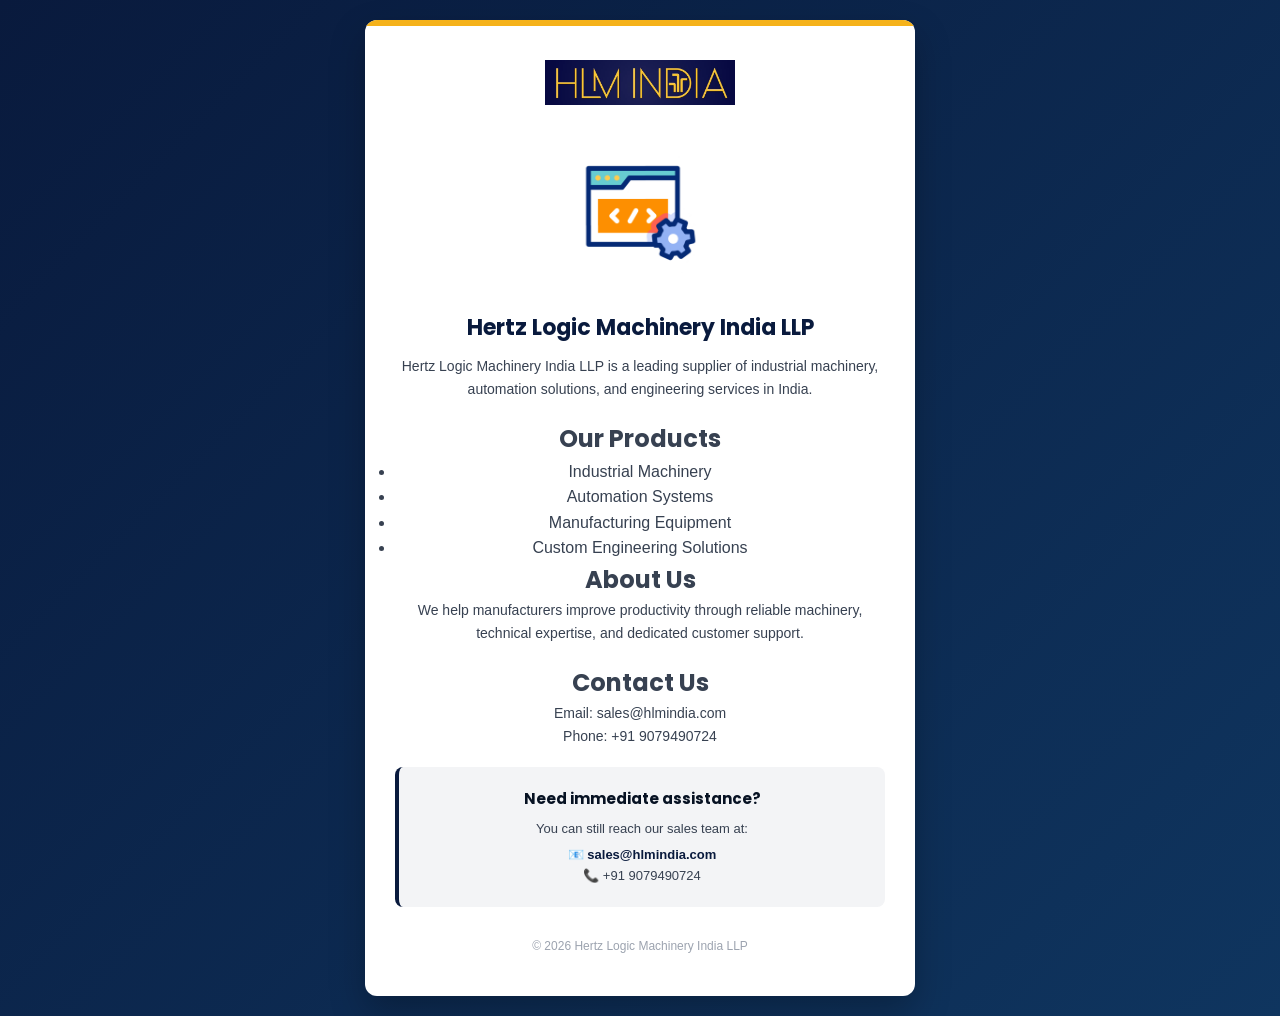
==== index.html @ 55755bc5 "Enhance maintenance page content and layout Updated the maintenance page with additional product and" ====
<!DOCTYPE html>
<html lang="en">
<head>
    <meta charset="UTF-8">
    <meta name="viewport" content="width=device-width, initial-scale=1.0">
    <title>Hertz Logic Machinery India LLP | Industrial Machinery Solutions</title>
    <meta name="description" content="Our website is currently undergoing scheduled maintenance..." />

    <meta name="robots" content="index,follow">
    
    <!-- Open Graph / Social Sharing Meta Tags -->
    <meta property="og:type" content="website">
    <meta property="og:title" content="Under Maintenance - HLM India LLP">
    <meta property="og:description" content="Our website is currently undergoing scheduled maintenance to improve your experience. We will be back online shortly.">
    <meta property="og:image" content="https://hlmindia.com/assets/social-preview.jpg">
    
    <!-- Twitter Card Meta Tags -->
    <meta name="twitter:card" content="summary_large_image">
    <meta name="twitter:title" content="Under Maintenance - HLM India LLP">
    <meta name="twitter:description" content="Our website is currently undergoing scheduled maintenance to improve your experience. We will be back online shortly.">
    <meta name="twitter:image" content="https://hlmindia.com/assets/social-preview.jpg">

    <link rel="stylesheet" href="styles.css">

    <script type="application/ld+json">
    {
     "@context":"https://schema.org",
     "@type":"Organization",
     "name":"Hertz Logic Machinery India LLP",
     "url":"https://hlmindia.com"
    }
    </script>
    
    <style>
        /* Specific styles for the maintenance page layout */
        body {
            min-height: 100vh;
            display: flex;
            align-items: center;
            justify-content: center;
            background: linear-gradient(135deg, #091a3d, #0f355f);
            margin: 0;
            padding: 20px;
            box-sizing: border-box;
            font-family: 'Segoe UI', Tahoma, Geneva, Verdana, sans-serif;
        }

        .maintenance-card {
            background: white;
            padding: 40px 30px;
            border-radius: 12px;
            box-shadow: 0 15px 35px rgba(0,0,0,0.25);
            text-align: center;
            max-width: 550px;
            width: 90%;
            position: relative;
            overflow: hidden;
        }

        /* Accent bar at the top */
        .maintenance-card::before {
            content: '';
            position: absolute;
            top: 0;
            left: 0;
            right: 0;
            height: 6px;
            background: var(--accent-color);
        }

        .logo-img {
            height: 45px;
            margin-bottom: 25px;
            width: auto;
        }

        .maintenance-gif {
            max-width: 150px;
            margin-bottom: 15px;
            display: inline-block;
            animation: softPulse 3s infinite ease-in-out;
        }

        @keyframes softPulse {
            0% { transform: scale(1); opacity: 0.9; }
            50% { transform: scale(1.08); opacity: 1; }
            100% { transform: scale(1); opacity: 0.9; }
        }

        h1 {
            color: var(--primary-color);
            margin-bottom: 10px;
            font-size: 22px;
        }

        p {
            color: var(--text-color);
            line-height: 1.6;
            margin-bottom: 20px;
            font-size: 14px;
        }

        .contact-box {
            background: #f3f4f6;
            padding: 20px;
            border-radius: 8px;
            margin-top: 20px;
            border-left: 4px solid var(--primary-color);
        }

        .contact-box h3 {
            font-size: 15px;
            margin-bottom: 8px;
            color: var(--dark-color);
        }

        .contact-box a {
            color: var(--primary-color);
            text-decoration: none;
            font-weight: 600;
        }

        .contact-box a:hover {
            text-decoration: underline;
        }

        /* Mobile Responsiveness */
        @media (max-width: 480px) {
            .maintenance-card {
                padding: 30px 20px;
            }
            .logo-img {
                height: 35px;
                margin-bottom: 20px;
            }
            .maintenance-gif {
                max-width: 120px;
            }
            h1 {
                font-size: 20px;
            }
            p {
                font-size: 13px;
            }
            .contact-box {
                padding: 15px;
            }
        }
    </style>
</head>
<body>
    <div class="maintenance-card">
        <img src="assets/logo.png" alt="Hertz Logic Machinery" class="logo-img">
        
        <div>
            <img src="assets/maintenance.gif" alt="Under Maintenance" class="maintenance-gif">
        </div>

        <h1>Hertz Logic Machinery India LLP</h1>
        
        <p>
        Hertz Logic Machinery India LLP is a leading supplier of industrial machinery,
        automation solutions, and engineering services in India.
        </p>
        
        <h2>Our Products</h2>
        <ul>
          <li>Industrial Machinery</li>
          <li>Automation Systems</li>
          <li>Manufacturing Equipment</li>
          <li>Custom Engineering Solutions</li>
        </ul>
        
        <h2>About Us</h2>
        <p>
        We help manufacturers improve productivity through reliable machinery,
        technical expertise, and dedicated customer support.
        </p>
        
        <h2>Contact Us</h2>
        <p>
        Email: sales@hlmindia.com<br>
        Phone: +91 9079490724
        </p>
        
               
        <div class="contact-box">
            <h3>Need immediate assistance?</h3>
            <p style="margin-bottom: 5px; font-size: 13px;">You can still reach our sales team at:</p>
            <p style="margin: 0; font-size: 13px;">
                📧 <a href="mailto:sales@hlmindia.com">sales@hlmindia.com</a><br>
                📞 +91 9079490724
            </p>
        </div>
        
        <p style="margin-top: 30px; font-size: 12px; color: #9ca3af; margin-bottom: 0;">
            &copy; 2026 Hertz Logic Machinery India LLP
        </p>
    </div>
</body>
</html>
---- styles.css ----
/* ===== Global Styles ===== */
/* Import Google Fonts */
@import url('https://fonts.googleapis.com/css2?family=Inter:wght@300;400;500;600&family=Poppins:wght@400;500;600;700&display=swap');

* {
    margin: 0;
    padding: 0;
    box-sizing: border-box;
}

:root {
    /* Updated to match logo: navy + gold */
    --primary-color: #091a3d; /* deep navy */
    --secondary-color: #0f355f; /* rich blue */
    --accent-color: #f5b21a; /* logo gold */
    --dark-color: #071223;
    --light-color: #f9fafb;
    --border-color: #e5e7eb;
    --text-color: #374151;
    --success-color: #10b981;
}

body {
    font-family: 'Inter', sans-serif;
    line-height: 1.6;
    color: var(--text-color);
    background-color: #fff;
    position: relative;
}

/* Protect assets from selection/copying */
img {
    -webkit-user-select: none;
    -moz-user-select: none;
    -ms-user-select: none;
    user-select: none;
}

/* Headings Typography */
h1, h2, h3, h4, h5, h6, .logo-text h1, .btn, .nav-menu a {
    font-family: 'Poppins', sans-serif;
}

.container {
    max-width: 1200px;
    margin: 0 auto;
    padding: 0 20px;
}

/* ===== Navigation ===== */
.navbar {
    background: linear-gradient(135deg, var(--primary-color), var(--secondary-color));
    color: white;
    padding: 12px 0;
    position: sticky;
    top: 0;
    z-index: 100;
    box-shadow: 0 2px 10px rgba(0,0,0,0.1);
}

.navbar .container {
    display: flex;
    justify-content: space-between;
    align-items: center;
}

.logo h1 {
    font-size: 24px;
    margin-bottom: 5px;
}

.logo .tagline {
    font-size: 12px;
    opacity: 0.9;
    font-weight: 300;
}

/* Logo (image + text) styles */
.logo-link {
    display: flex;
    align-items: center;
    gap: 12px;
    text-decoration: none;
    color: inherit;
}

.site-logo {
    height: 50px;
    width: auto;
    display: block;
}

.logo-text h1 {
    font-size: 18px;
    margin: 0;
}

.logo-text .tagline {
    font-size: 12px;
    margin: 0;
    opacity: 0.9;
}

.mobile-menu-btn {
    display: none;
    background: none;
    border: none;
    color: white;
    font-size: 26px;
    cursor: pointer;
}

.footer-logo {
    margin-bottom: 18px;
}

.footer-logo-img {
    height: 48px;
    width: auto;
}

@media (max-width: 768px) {
    .site-logo { height: 48px; }
    .logo-text h1 { font-size: 18px; }
}

@media (max-width: 480px) {
    .site-logo { height: 40px; }
    .logo-text h1 { font-size: 16px; }
}

/* Highlight style for focused Send Message button */
.focus-highlight {
    box-shadow: 0 8px 24px rgba(9,26,61,0.18), 0 0 0 6px rgba(245,178,26,0.14);
    transform: translateY(-2px);
    transition: box-shadow 0.25s ease, transform 0.2s ease;
    position: relative;
}

@keyframes focusPulse {
    0% { box-shadow: 0 8px 24px rgba(9,26,61,0.12), 0 0 0 0 rgba(245,178,26,0.16); }
    50% { box-shadow: 0 12px 30px rgba(9,26,61,0.16), 0 0 0 10px rgba(245,178,26,0.08); }
    100% { box-shadow: 0 8px 24px rgba(9,26,61,0.12), 0 0 0 0 rgba(245,178,26,0.0); }
}

.focus-highlight {
    animation: focusPulse 1.2s ease-in-out 0s 2;
}

.nav-menu {
    display: flex;
    list-style: none;
    gap: 30px;
}

.nav-menu a {
    color: white;
    text-decoration: none;
    font-weight: 500;
    transition: all 0.3s ease;
    padding: 5px 10px;
    border-bottom: 2px solid transparent;
}

.nav-menu a:hover,
.nav-menu a.active {
    opacity: 1;
    border-bottom-color: var(--accent-color);
}

/* ===== Hero Section ===== */
.hero {
    padding: 60px 20px;
    text-align: center;
    color: white;
    background-color: var(--primary-color); /* Fallback */
    /* background-image: url("data:image/svg+xml,%3Csvg width='60' height='60' viewBox='0 0 60 60' xmlns='http://www.w3.org/2000/svg'%3E%3Cg fill='none' fill-rule='evenodd'%3E%3Cg fill='%23ffffff' fill-opacity='0.05'%3E%3Cpath d='M36 34v-4h-2v4h-4v2h4v4h2v-4h4v-2h-4zm0-30V0h-2v4h-4v2h4v4h2V6h4V4h-4zM6 34v-4H4v4H0v2h4v4h2v-4h4v-2H6zM6 4V0H4v4H0v2h4v4h2V6h4V4H6z'/%3E%3C/g%3E%3C/g%3E%3C/svg%3E"), linear-gradient(135deg, var(--primary-color) 0%, var(--secondary-color) 100%); */
}

.hero-content h2 {
    font-size: 36px;
    margin-bottom: 15px;
    font-weight: 700;
}

.hero-content p {
    font-size: 18px;
    margin-bottom: 25px;
    opacity: 0.95;
}

.cta-buttons {
    display: flex;
    gap: 15px;
    justify-content: center;
    flex-wrap: wrap;
}

/* ===== Buttons ===== */
.btn {
    display: inline-block;
    padding: 12px 30px;
    border: none;
    border-radius: 5px;
    cursor: pointer;
    font-size: 16px;
    font-weight: 600;
    text-decoration: none;
    transition: all 0.3s ease;
    text-align: center;
}

.btn-primary {
    background-color: var(--primary-color);
    color: white;
}

.btn-primary:hover {
    background-color: #1d4ed8;
    transform: translateY(-2px);
    box-shadow: 0 5px 15px rgba(37, 99, 235, 0.4);
}

.btn-secondary {
    background-color: transparent;
    color: white;
    border: 2px solid white;
}

.btn-secondary:hover {
    background-color: white;
    color: var(--primary-color);
}

/* ===== Page Header ===== */
.page-header {
    background: linear-gradient(135deg, var(--primary-color) 0%, var(--secondary-color) 100%);
    color: white;
    padding: 40px 20px;
    text-align: center;
}

.page-header h1 {
    font-size: 32px;
    margin-bottom: 10px;
}

.page-header p {
    font-size: 18px;
    opacity: 0.9;
}

/* ===== Features Section ===== */
.features {
    padding: 50px 20px;
    background-color: #f3f4f6;
}

.features h2 {
    text-align: center;
    font-size: 28px;
    margin-bottom: 30px;
    color: var(--dark-color);
}

.features-grid {
    display: grid;
    grid-template-columns: repeat(auto-fit, minmax(300px, 1fr));
    gap: 20px;
}

.feature-card {
    background: white;
    padding: 20px;
    border-radius: 10px;
    text-align: center;
    box-shadow: 0 4px 20px rgba(0,0,0,0.05); /* Softer shadow */
    transition: all 0.3s ease;
}

.feature-card:hover {
    transform: translateY(-5px);
    box-shadow: 0 10px 25px rgba(0,0,0,0.1);
}

.feature-icon {
    font-size: 32px;
    margin-bottom: 15px;
}

.feature-card h3 {
    font-size: 20px;
    margin-bottom: 10px;
    color: var(--dark-color);
}

.feature-card p {
    color: var(--text-color);
    font-size: 14px;
}

/* ===== Popular Products Section ===== */
.popular-products {
    padding: 50px 20px;
}

.popular-products h2 {
    text-align: center;
    font-size: 28px;
    margin-bottom: 30px;
    color: var(--dark-color);
}

.products-preview {
    display: grid;
    grid-template-columns: repeat(auto-fit, minmax(250px, 1fr));
    gap: 20px;
    margin-bottom: 40px;
}

.product-card {
    background: white;
    border: 1px solid var(--border-color);
    border-radius: 10px;
    padding: 20px;
    text-align: center;
    transition: all 0.3s ease;
}

.product-card:hover {
    box-shadow: 0 10px 25px rgba(0,0,0,0.08);
    border-color: var(--primary-color);
}

.product-image {
    margin-bottom: 15px;
}

div.product-image {
    font-size: 60px;
}

img.product-image {
    width: 100%;
    height: 160px;
    object-fit: contain;
    border-radius: 5px;
}

.product-card h3 {
    font-size: 18px;
    margin-bottom: 10px;
    color: var(--dark-color);
}

.product-card p {
    font-size: 13px;
    color: var(--text-color);
    margin-bottom: 8px;
}

.specs {
    font-size: 12px !important;
    color: #6b7280 !important;
    font-weight: 500;
    margin: 10px 0 !important;
}

.price {
    display: none !important;
}

.product-card .btn {
    width: 100%;
    margin-top: 12px;
    padding: 10px;
}

/* ===== Product Catalog ===== */
.product-catalog {
    padding: 40px 20px;
}

.category-filter {
    text-align: center;
    margin-bottom: 30px;
}

.category-filter h3 {
    margin-bottom: 20px;
    color: var(--dark-color);
}

.search-wrapper {
    position: relative;
    max-width: 500px;
    margin: 0 auto 30px;
}

#productSearch {
    width: 100%;
    padding: 12px 20px 12px 45px;
    border: 2px solid var(--border-color);
    border-radius: 50px;
    font-size: 16px;
    transition: all 0.3s ease;
    outline: none;
    box-shadow: 0 2px 5px rgba(0,0,0,0.05);
}

#productSearch:focus {
    border-color: var(--primary-color);
    box-shadow: 0 4px 12px rgba(37, 99, 235, 0.15);
}

.search-icon {
    position: absolute;
    left: 18px;
    top: 50%;
    transform: translateY(-50%);
    color: #9ca3af;
    font-size: 18px;
    pointer-events: none;
}

.filter-buttons {
    display: flex;
    justify-content: center;
    gap: 10px;
    flex-wrap: wrap;
}

.filter-btn {
    background-color: var(--light-color);
    border: 2px solid var(--border-color);
    padding: 10px 20px;
    border-radius: 25px;
    cursor: pointer;
    font-weight: 600;
    transition: all 0.3s ease;
}

.filter-btn:hover,
.filter-btn.active {
    background-color: var(--primary-color);
    color: white;
    border-color: var(--primary-color);
}

.products-grid {
    display: grid;
    grid-template-columns: repeat(auto-fill, minmax(280px, 1fr));
    gap: 20px;
}

.product-item {
    background: white;
    border: 1px solid var(--border-color);
    border-radius: 10px;
    padding: 15px;
    text-align: center;
    transition: all 0.3s ease;
    display: flex;
    flex-direction: column;
    height: 100%;
}

.product-item:hover {
    box-shadow: 0 10px 30px rgba(0,0,0,0.08);
    border-color: var(--primary-color);
}

.product-item h3 {
    font-size: 16px;
    margin-bottom: 10px;
    color: var(--dark-color);
}

.product-item p {
    font-size: 13px;
    margin-bottom: 8px;
}

.add-to-cart {
    background-color: var(--primary-color);
    color: white;
    border: none;
    padding: 10px 20px;
    border-radius: 5px;
    cursor: pointer;
    font-weight: 600;
    width: 100%;
    margin-top: auto;
    transition: all 0.3s ease;
}

.add-to-cart:hover {
    background-color: #1d4ed8;
}

/* ===== Stats Section ===== */
.stats {
    background: linear-gradient(135deg, var(--primary-color), var(--secondary-color));
    color: white;
    padding: 40px 20px;
    text-align: center;
}

.stats-grid {
    display: grid;
    grid-template-columns: repeat(auto-fit, minmax(200px, 1fr));
    gap: 20px;
}

.stat h3 {
    font-size: 32px;
    font-weight: 700;
    margin-bottom: 10px;
}

.stat p {
    font-size: 16px;
    opacity: 0.9;
}

/* ===== About Content ===== */
.about-content {
    padding: 40px 20px;
}

.about-section {
    margin-bottom: 30px;
}

.about-section h2 {
    font-size: 24px;
    margin-bottom: 20px;
    color: var(--dark-color);
}

.about-section p {
    font-size: 16px;
    line-height: 1.8;
    color: var(--text-color);
    margin-bottom: 15px;
}

.values-grid {
    display: grid;
    grid-template-columns: repeat(auto-fit, minmax(250px, 1fr));
    gap: 20px;
    margin: 30px 0;
}

.value-card {
    background: #f3f4f6;
    padding: 20px;
    border-radius: 10px;
    text-align: center;
}

.value-card h3 {
    font-size: 20px;
    margin-bottom: 10px;
    color: var(--dark-color);
}

.benefits-list {
    list-style: none;
    display: grid;
    grid-template-columns: repeat(auto-fit, minmax(300px, 1fr));
    gap: 20px;
}

.benefits-list li {
    padding: 15px;
    background: #f9fafb;
    border-left: 4px solid var(--primary-color);
}

.certifications {
    list-style: none;
    display: grid;
    gap: 15px;
    margin-top: 20px;
}

.certifications li {
    padding: 10px 0;
    font-size: 16px;
}

/* ===== Contact Section ===== */
.contact-section {
    padding: 40px 20px;
}

.contact-cards {
    display: grid;
    grid-template-columns: repeat(auto-fit, minmax(300px, 1fr));
    gap: 20px;
    margin-bottom: 60px;
}

.contact-card {
    background: #f3f4f6;
    padding: 20px;
    border-radius: 10px;
    border-left: 4px solid var(--primary-color);
    display: flex;
    flex-direction: column;
}

/* Make address card larger */
.contact-card:last-child {
    grid-column: 1 / -1;
    padding: 0; /* Remove padding to allow full-bleed map */
    display: flex;
    flex-direction: row;
    overflow: hidden;
    min-height: 250px;
}

.address-details {
    padding: 25px;
    flex: 1;
    display: flex;
    flex-direction: column;
    justify-content: center;
    min-width: 300px;
}

.address-map {
    flex: 1.5;
    min-height: 100%;
    background-color: #e5e7eb;
}

.address-actions {
    margin-top: 20px;
}

@media (max-width: 700px) {
    #map-container {
        min-height: 220px;
    }
    
    .contact-card:last-child {
        flex-direction: column;
    }
    
    .address-map {
        min-height: 180px;
        flex: none;
    }
}

.contact-card h3 {
    font-size: 18px;
    margin-bottom: 15px;
    color: var(--dark-color);
}

.contact-card p {
    margin-bottom: 10px;
    line-height: 1.6;
}

/* Address specific sizing */
.contact-address {
    font-size: 18px;
    line-height: 1.6;
}

@media (max-width: 480px) {
    .contact-address {
        font-size: 16px;
    }
}

.hours {
    font-size: 13px !important;
    color: #6b7280 !important;
}

/* ===== Contact Form ===== */
.contact-form-section {
    background: #f9fafb;
    padding: 30px;
    border-radius: 10px;
    max-width: 700px;
    margin: 0 auto;
}

.contact-form-section h2 {
    margin-bottom: 30px;
    color: var(--dark-color);
}

.form-group {
    margin-bottom: 20px;
}

.form-row {
    display: grid;
    grid-template-columns: 1fr 1fr;
    gap: 20px;
}

.form-group label {
    display: block;
    margin-bottom: 8px;
    font-weight: 600;
    color: var(--dark-color);
}

.form-group input,
.form-group textarea,
.form-group select {
    width: 100%;
    padding: 12px;
    border: 1px solid var(--border-color);
    border-radius: 5px;
    font-family: inherit;
    font-size: 14px;
    transition: border-color 0.3s ease;
}

.form-group input:focus,
.form-group textarea:focus,
.form-group select:focus {
    outline: none;
    border-color: var(--primary-color);
    box-shadow: 0 0 0 3px rgba(37, 99, 235, 0.1);
}

.checkbox {
    display: flex;
    align-items: center;
    gap: 10px;
}

.checkbox input {
    width: auto;
    margin: 0;
}

.checkbox label {
    margin: 0;
    font-weight: 400;
}

.form-group button {
    width: 100%;
    padding: 14px;
    font-size: 16px;
}

.form-message {
    margin-top: 20px;
    padding: 15px;
    border-radius: 5px;
    text-align: center;
    font-weight: 600;
    display: none;
}

.form-message.success {
    background-color: #ecfdf5;
    color: #065f46;
    border: 1px solid #34d399;
    border-left: 5px solid #10b981;
    box-shadow: 0 4px 12px rgba(16, 185, 129, 0.2);
    display: flex !important;
    align-items: center;
    justify-content: center;
    gap: 12px;
}

.form-message.success::before {
    content: "✓";
    display: flex;
    align-items: center;
    justify-content: center;
    width: 22px;
    height: 22px;
    background-color: #10b981;
    color: white;
    border-radius: 50%;
    font-size: 13px;
    font-weight: bold;
    flex-shrink: 0;
}
.form-message.error {
    background-color: #fee2e2;
    color: #dc2626;
    display: block;
}

/* ===== FAQ Section ===== */
.faq-section {
    padding: 60px 20px;
    background-color: #f9fafb;
}

.faq-section h2 {
    text-align: center;
    font-size: 32px;
    margin-bottom: 50px;
    color: var(--dark-color);
}

.faq-grid {
    display: grid;
    grid-template-columns: repeat(auto-fit, minmax(300px, 1fr));
    gap: 30px;
}

.faq-item {
    background: white;
    padding: 25px;
    border-radius: 10px;
    border-left: 4px solid var(--primary-color);
}

.faq-item h3 {
    font-size: 16px;
    margin-bottom: 12px;
    color: var(--dark-color);
}

.faq-item p {
    font-size: 14px;
    line-height: 1.6;
}

/* ===== Bulk Orders Section ===== */
.bulk-orders {
    background: linear-gradient(135deg, var(--primary-color), var(--secondary-color));
    color: white;
    padding: 40px 20px;
    text-align: center;
}

.bulk-orders h2 {
    font-size: 28px;
    margin-bottom: 15px;
}

.bulk-orders p {
    font-size: 18px;
    margin-bottom: 30px;
    opacity: 0.95;
}

/* ===== CTA Section ===== */
.cta-section {
    background: linear-gradient(135deg, var(--primary-color), var(--secondary-color));
    color: white;
    padding: 50px 20px;
    text-align: center;
}

.cta-section h2 {
    font-size: 28px;
    margin-bottom: 15px;
}

.cta-section p {
    font-size: 18px;
    margin-bottom: 30px;
    opacity: 0.95;
}

/* ===== Brand Slider ===== */
.brand-slider {
    /* Slider Configuration - Edit these numbers here */
    --slide-width: 250px;
    --unique-slides: 6;
    --total-slides: 12; /* Set this to: unique-slides * 2 */
    padding: 40px 0;
    background-color: white;
    overflow: hidden;
    border-top: 1px solid var(--border-color);
}

.brand-slider h2 {
    text-align: center;
    font-size: 28px;
    margin-bottom: 30px;
    color: var(--dark-color);
}

.slider {
    height: 100px;
    margin: auto;
    overflow: hidden;
    position: relative;
    width: 100%;
}

/* Gradient fade effect on sides */
.slider::before,
.slider::after {
    background: linear-gradient(to right, white 0%, rgba(255, 255, 255, 0) 100%);
    content: "";
    height: 100px;
    position: absolute;
    width: 150px;
    z-index: 2;
    pointer-events: none;
}

.slider::before { left: 0; top: 0; }
.slider::after {
    right: 0;
    top: 0;
    transform: rotateZ(180deg);
}

.slide-track {
    animation: scroll 30s linear infinite;
    display: flex;
    width: calc(var(--slide-width) * var(--total-slides));
}

.slide {
    height: 100px;
    width: var(--slide-width);
    display: flex;
    align-items: center;
    justify-content: center;
    padding: 0 30px;
    flex-shrink: 0;
}

.slide img {
    max-width: 100%;
    max-height: 70px;
    transition: all 0.3s ease;
}

.slide img:hover {
    transform: scale(1.1);
}

@keyframes scroll {
    0% { transform: translateX(0); }
    100% { transform: translateX(calc(var(--slide-width) * var(--unique-slides) * -1)); }
}

@media (max-width: 768px) {
    .slider::before, .slider::after { width: 50px; }
    .brand-slider h2 { font-size: 28px; }
    .brand-slider {
        --slide-width: 150px;
    }
}

/* ===== Footer ===== */
.footer {
    background-color: var(--dark-color);
    color: white;
    padding: 40px 20px 20px;
}

.footer-content {
    display: grid;
    grid-template-columns: repeat(auto-fit, minmax(250px, 1fr));
    gap: 40px;
    margin-bottom: 40px;
}

.footer-section h4 {
    margin-bottom: 15px;
    font-size: 16px;
}

.footer-section p {
    font-size: 14px;
    line-height: 1.8;
    opacity: 0.9;
    margin-bottom: 8px;
}

.footer-section ul {
    list-style: none;
}

.footer-section ul li {
    margin-bottom: 10px;
}

.footer-section ul li a {
    color: #d1d5db;
    text-decoration: none;
    transition: color 0.3s ease;
}

.footer-section ul li a:hover {
    color: var(--accent-color);
}

.footer-bottom {
    border-top: 1px solid #4b5563;
    padding-top: 20px;
    text-align: center;
    color: #9ca3af;
    font-size: 14px;
}

/* ===== Responsive Design ===== */
@media (max-width: 768px) {
    .navbar .container {
        flex-direction: row;
        flex-wrap: wrap;
        justify-content: space-between;
    }

    .mobile-menu-btn {
        display: block;
    }

    .nav-menu {
        display: flex;
        position: fixed;
        top: 0;
        right: 0;
        height: 100%;
        width: 75%;
        max-width: 320px;
        flex-direction: column;
        gap: 0;
        padding-top: 60px;
        background-color: rgba(7, 18, 35, 0.98);
        box-shadow: -5px 0 25px rgba(0,0,0,0.25);
        z-index: 999;
        transform: translateX(100%);
        visibility: hidden;
        transition: transform 0.35s ease-in-out, visibility 0.35s;
        margin-top: 0;
        border-radius: 0;
        overflow-y: auto;
    }

    .nav-menu.active {
        transform: translateX(0);
        visibility: visible;
    }

    .nav-menu li {
        width: 100%;
    }

    .nav-menu a {
        display: block;
        padding: 15px;
        border-bottom: 1px solid rgba(255,255,255,0.05);
        text-align: center;
    }

    .hero-content h2 {
        font-size: 24px;
    }

    .hero-content p {
        font-size: 15px;
    }

    .form-row {
        grid-template-columns: 1fr;
    }

    .contact-form-section {
        padding: 20px;
    }

    .features h2,
    .popular-products h2,
    .faq-section h2,
    .brand-slider h2,
    .about-section h2,
    .cta-section h2,
    .bulk-orders h2 {
        font-size: 22px;
        margin-bottom: 30px;
    }

    .page-header h1 {
        font-size: 22px;
    }

    .page-header p {
        font-size: 16px;
    }

    .cta-buttons {
        flex-direction: column;
    }

    .btn {
        width: 100%;
    }

    /* Reduce section padding for tablet/mobile */
    .hero, .page-header, .features, .popular-products, .product-catalog, .about-content, .contact-section, .faq-section, .cta-section, .bulk-orders, .brand-slider {
        padding-top: 40px;
        padding-bottom: 40px;
    }
}

@media (max-width: 480px) {
    .navbar .container {
        padding: 0 15px;
    }

    .site-logo {
        height: 35px;
    }

    .hero-content h2 {
        font-size: 20px;
    }

    .hero-content p {
        font-size: 13px;
    }

    .features h2,
    .popular-products h2,
    .faq-section h2,
    .brand-slider h2,
    .about-section h2,
    .cta-section h2,
    .bulk-orders h2 {
        font-size: 18px;
        margin-bottom: 20px;
    }

    .products-grid,
    .features-grid {
        grid-template-columns: 1fr;
    }

    /* Mobile 2-Column Product Grid */
    .products-grid {
        grid-template-columns: 1fr 1fr;
        gap: 10px;
    }

    .benefits-list {
        grid-template-columns: 1fr;
    }

    .stats-grid {
        grid-template-columns: 1fr 1fr;
    }

    /* Compact elements for small screens */
    .page-header h1 {
        font-size: 20px;
    }
    
    .page-header p {
        font-size: 13px;
    }

    .product-card, .feature-card, .contact-card, .faq-item, .value-card {
        padding: 15px;
    }

    .product-card h3, .feature-card h3, .contact-card h3, .value-card h3 {
        font-size: 16px;
        margin-bottom: 5px;
    }

    .product-card p, .product-item p, .feature-card p, .contact-card p, .faq-item p, .value-card p, .specs {
        font-size: 13px;
    }

    .btn, .filter-btn {
        padding: 8px 15px;
        font-size: 13px;
    }

    /* Specific styles for 2-column mobile grid items */
    .product-item {
        padding: 10px;
    }

    .product-item h3 {
        font-size: 14px;
        margin-bottom: 5px;
        line-height: 1.3;
    }

    .add-to-cart {
        padding: 8px 5px;
        font-size: 12px;
        margin-top: auto;
    }

    .logo-text h1 {
        font-size: 14px;
    }
    
    .logo-text .tagline {
        font-size: 10px;
    }

    .footer-section h4 {
        font-size: 15px;
    }

    .footer-section p, .footer-section ul li a, .footer-bottom p {
        font-size: 12px;
    }
    
    .stat h3 {
        font-size: 28px;
    }
    
    .stat p {
        font-size: 13px;
    }
}

/* Prevent body scroll when mobile menu is open */
body.mobile-menu-open {
    overflow: hidden;
}

/* Scroll to Top Button */
#scrollTopBtn {
    display: none;
    position: fixed;
    bottom: 20px;
    right: 30px;
    z-index: 1000;
    font-size: 20px;
    border: none;
    outline: none;
    background-color: var(--primary-color);
    color: white;
    cursor: pointer;
    padding: 10px 15px;
    border-radius: 50%;
    box-shadow: 0 2px 10px rgba(0,0,0,0.2);
    transition: background-color 0.3s, transform 0.3s;
}

#scrollTopBtn:hover {
    background-color: var(--accent-color);
    transform: translateY(-3px);
}

/* WhatsApp Chat Button */
.whatsapp-btn {
    position: fixed;
    bottom: 20px;
    left: 30px;
    z-index: 1000;
    background-color: #25D366;
    color: white;
    width: 60px;
    height: 60px;
    border-radius: 50%;
    display: flex;
    align-items: center;
    justify-content: center;
    text-decoration: none;
    box-shadow: 0 4px 10px rgba(0,0,0,0.3);
    transition: transform 0.3s ease, box-shadow 0.3s ease;
}

.whatsapp-btn:hover {
    transform: translateY(-3px);
    box-shadow: 0 6px 14px rgba(0,0,0,0.4);
    background-color: #20bd5a;
}

/* WhatsApp Tooltip */
.whatsapp-btn::after {
    content: "Chat with us";
    position: absolute;
    left: 70px;
    top: 50%;
    transform: translateY(-50%);
    background-color: #333;
    color: white;
    padding: 6px 12px;
    border-radius: 4px;
    font-size: 14px;
    white-space: nowrap;
    opacity: 0;
    visibility: hidden;
    transition: opacity 0.3s ease, visibility 0.3s ease;
    pointer-events: none;
}

.whatsapp-btn:hover::after {
    opacity: 1;
    visibility: visible;
}
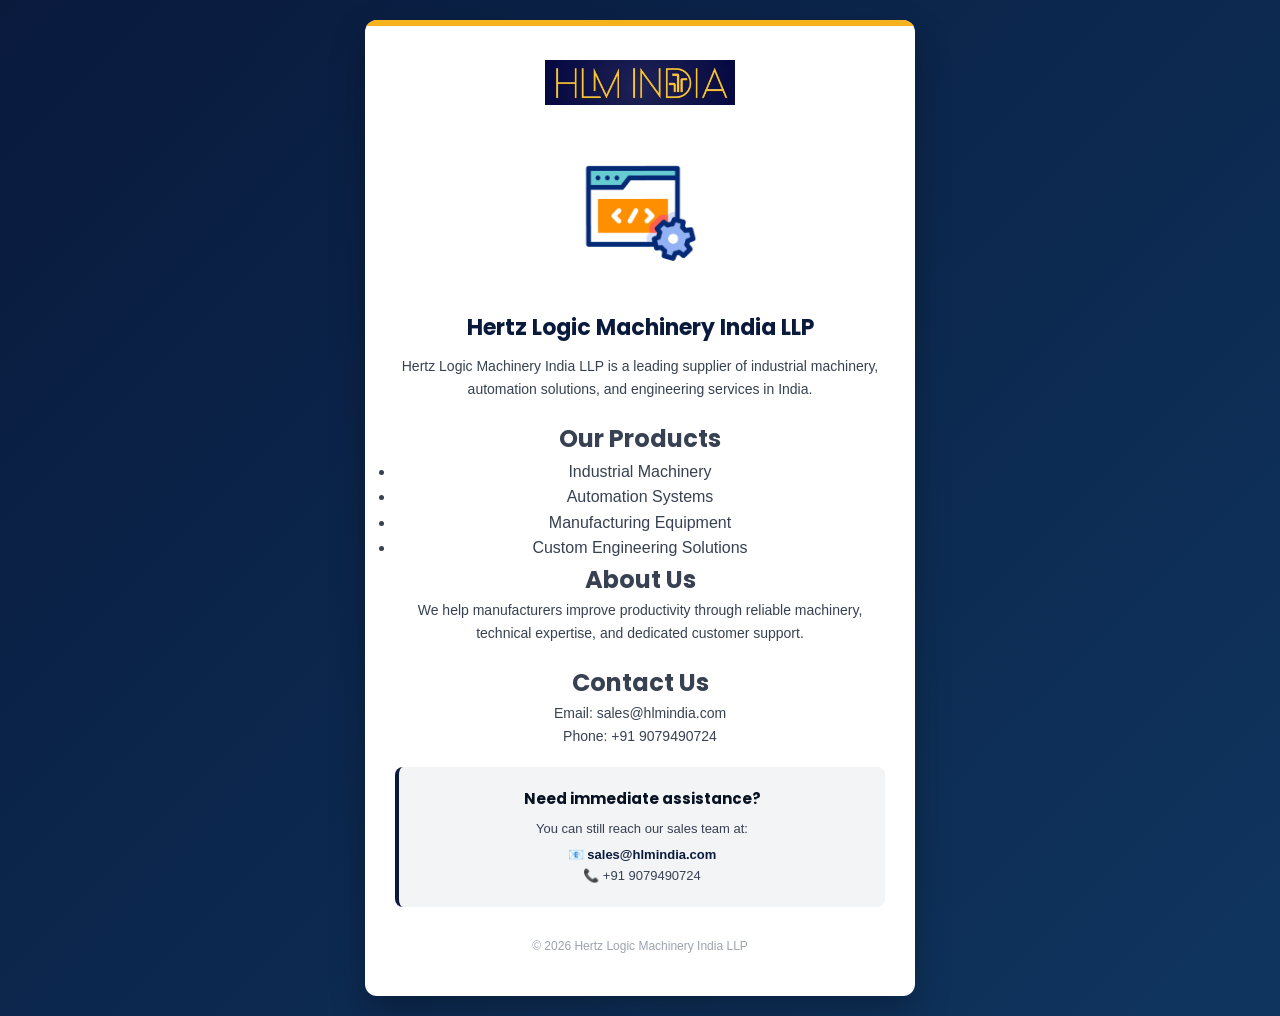
==== commit 4fb14ad7: "Update index.html" ====
--- a/index.html
+++ b/index.html
@@ -6,6 +6,7 @@
     <title>Hertz Logic Machinery India LLP | Industrial Machinery Solutions</title>
     <meta name="description" content="Our website is currently undergoing scheduled maintenance..." />
 
+    <link rel="canonical" href="https://hlmindia.com/">
     <meta name="robots" content="index,follow">
     
     <!-- Open Graph / Social Sharing Meta Tags -->
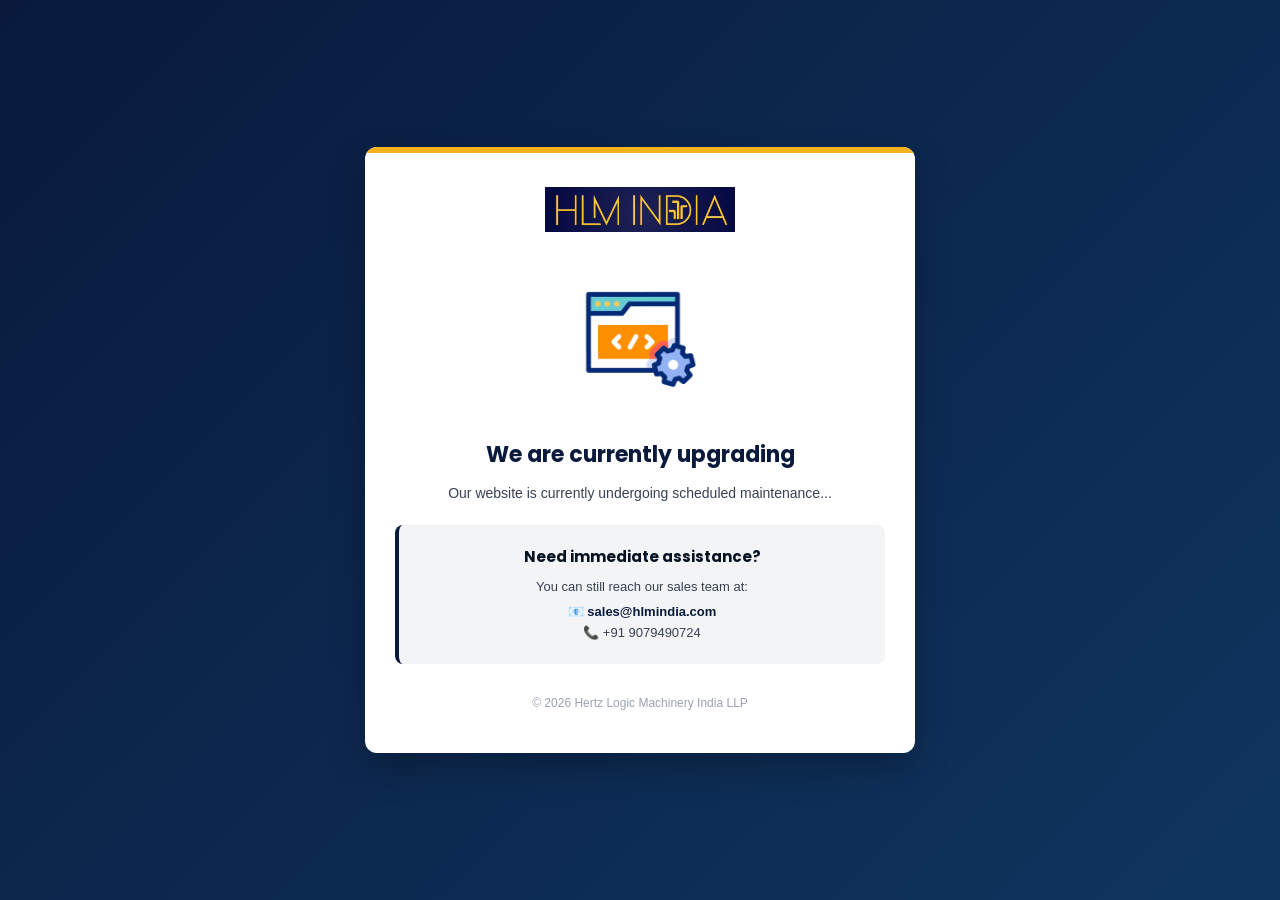
==== commit f48310e6: "Update index.html" ====
--- a/index.html
+++ b/index.html
@@ -3,7 +3,7 @@
 <head>
     <meta charset="UTF-8">
     <meta name="viewport" content="width=device-width, initial-scale=1.0">
-    <title>Hertz Logic Machinery India LLP | Industrial Machinery Solutions</title>
+    <title>Under Maintenance - HLM India LLP</title>
     <meta name="description" content="Our website is currently undergoing scheduled maintenance..." />
 
     <link rel="canonical" href="https://hlmindia.com/">
@@ -157,34 +157,9 @@
             <img src="assets/maintenance.gif" alt="Under Maintenance" class="maintenance-gif">
         </div>
 
-        <h1>Hertz Logic Machinery India LLP</h1>
+        <h1>We are currently upgrading</h1>
+        <p>Our website is currently undergoing scheduled maintenance...</p>      
         
-        <p>
-        Hertz Logic Machinery India LLP is a leading supplier of industrial machinery,
-        automation solutions, and engineering services in India.
-        </p>
-        
-        <h2>Our Products</h2>
-        <ul>
-          <li>Industrial Machinery</li>
-          <li>Automation Systems</li>
-          <li>Manufacturing Equipment</li>
-          <li>Custom Engineering Solutions</li>
-        </ul>
-        
-        <h2>About Us</h2>
-        <p>
-        We help manufacturers improve productivity through reliable machinery,
-        technical expertise, and dedicated customer support.
-        </p>
-        
-        <h2>Contact Us</h2>
-        <p>
-        Email: sales@hlmindia.com<br>
-        Phone: +91 9079490724
-        </p>
-        
-               
         <div class="contact-box">
             <h3>Need immediate assistance?</h3>
             <p style="margin-bottom: 5px; font-size: 13px;">You can still reach our sales team at:</p>
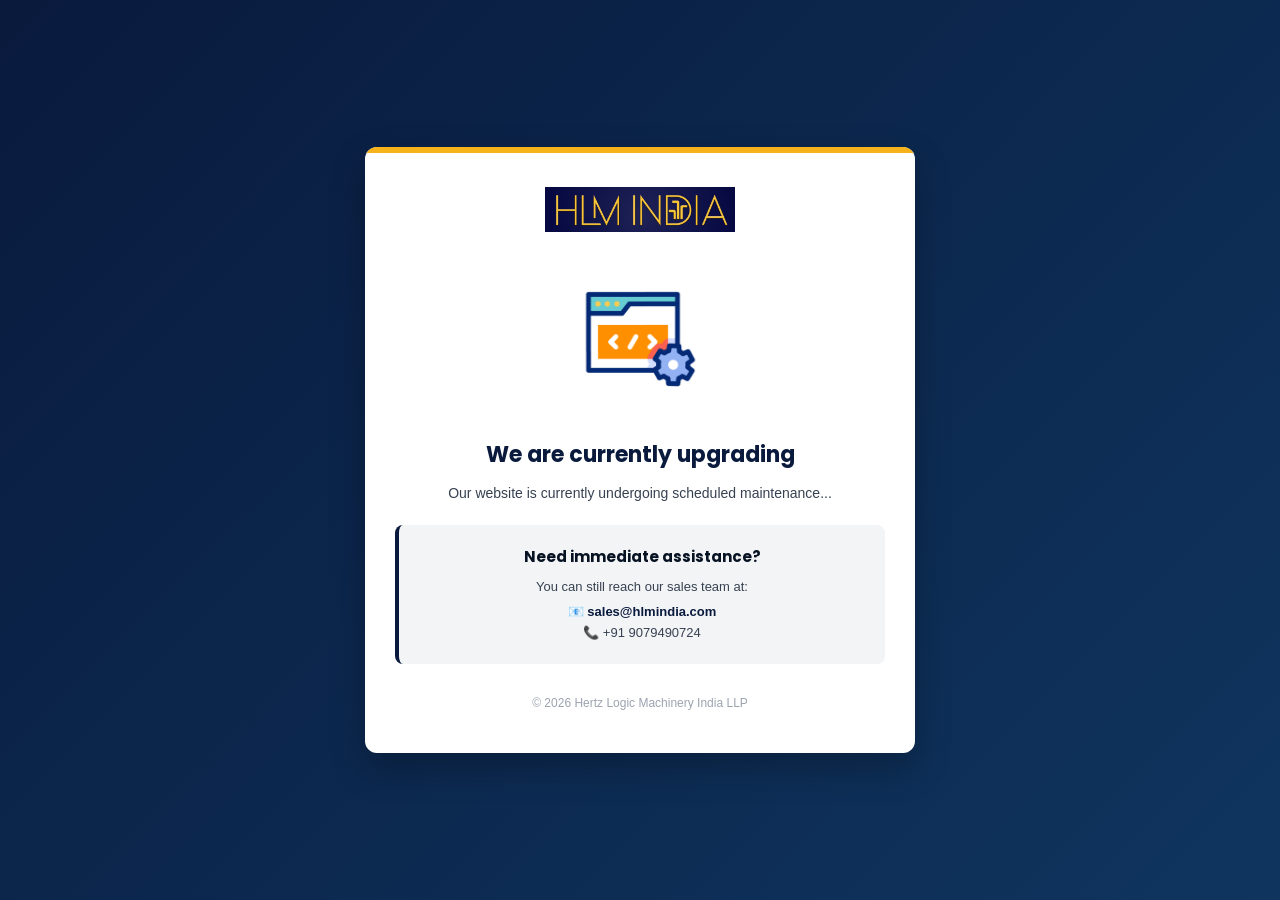
==== commit c2eddfd1: "Update index.html with favicon and meta tags Added favicon links and improved meta tags for better S" ====
--- a/index.html
+++ b/index.html
@@ -6,6 +6,10 @@
     <title>Under Maintenance - HLM India LLP</title>
     <meta name="description" content="Our website is currently undergoing scheduled maintenance..." />
 
+    <link rel="icon" type="image/x-icon" href="/favicon-circle.ico">
+    <link rel="icon" type="image/png" sizes="32x32" href="/favicon-32x32-circle.png">
+    <link rel="icon" type="image/png" sizes="16x16" href="/favicon-16x16-circle.png">
+    
     <link rel="canonical" href="https://hlmindia.com/">
     <meta name="robots" content="index,follow">
     
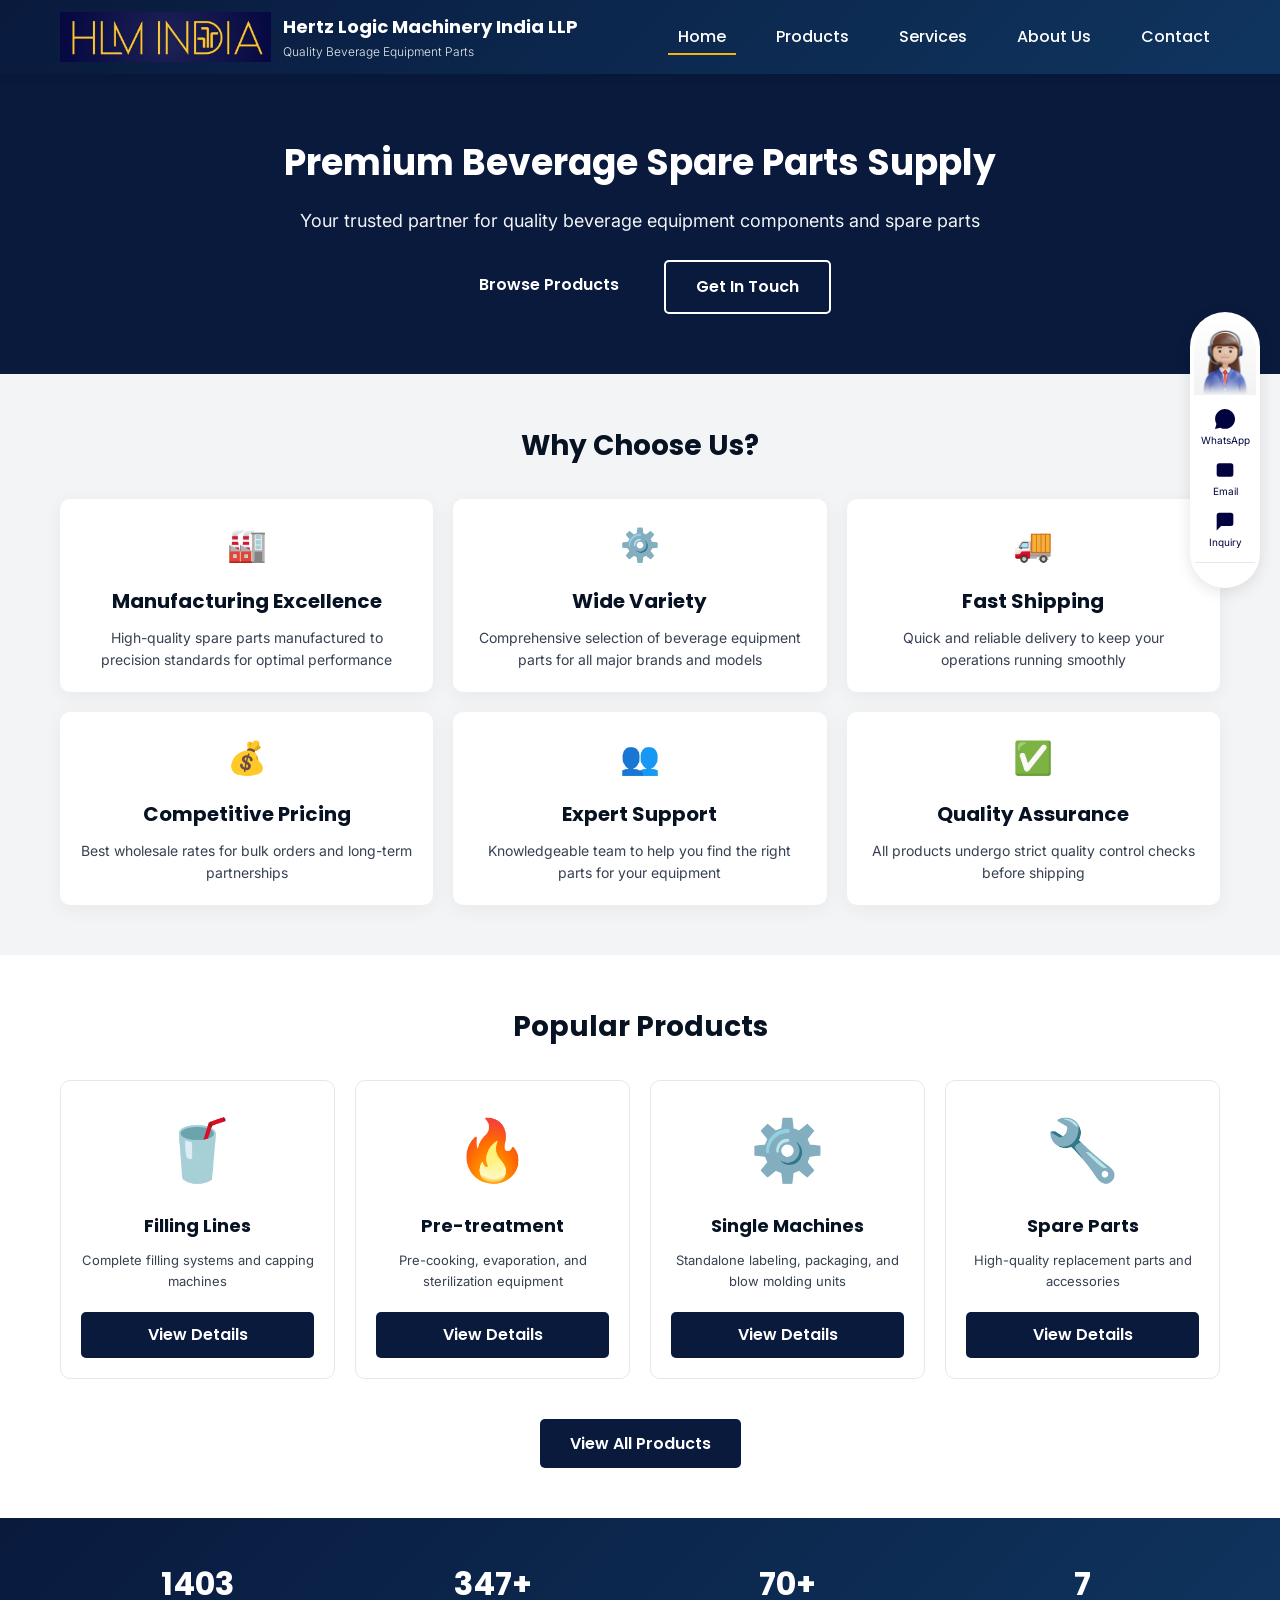
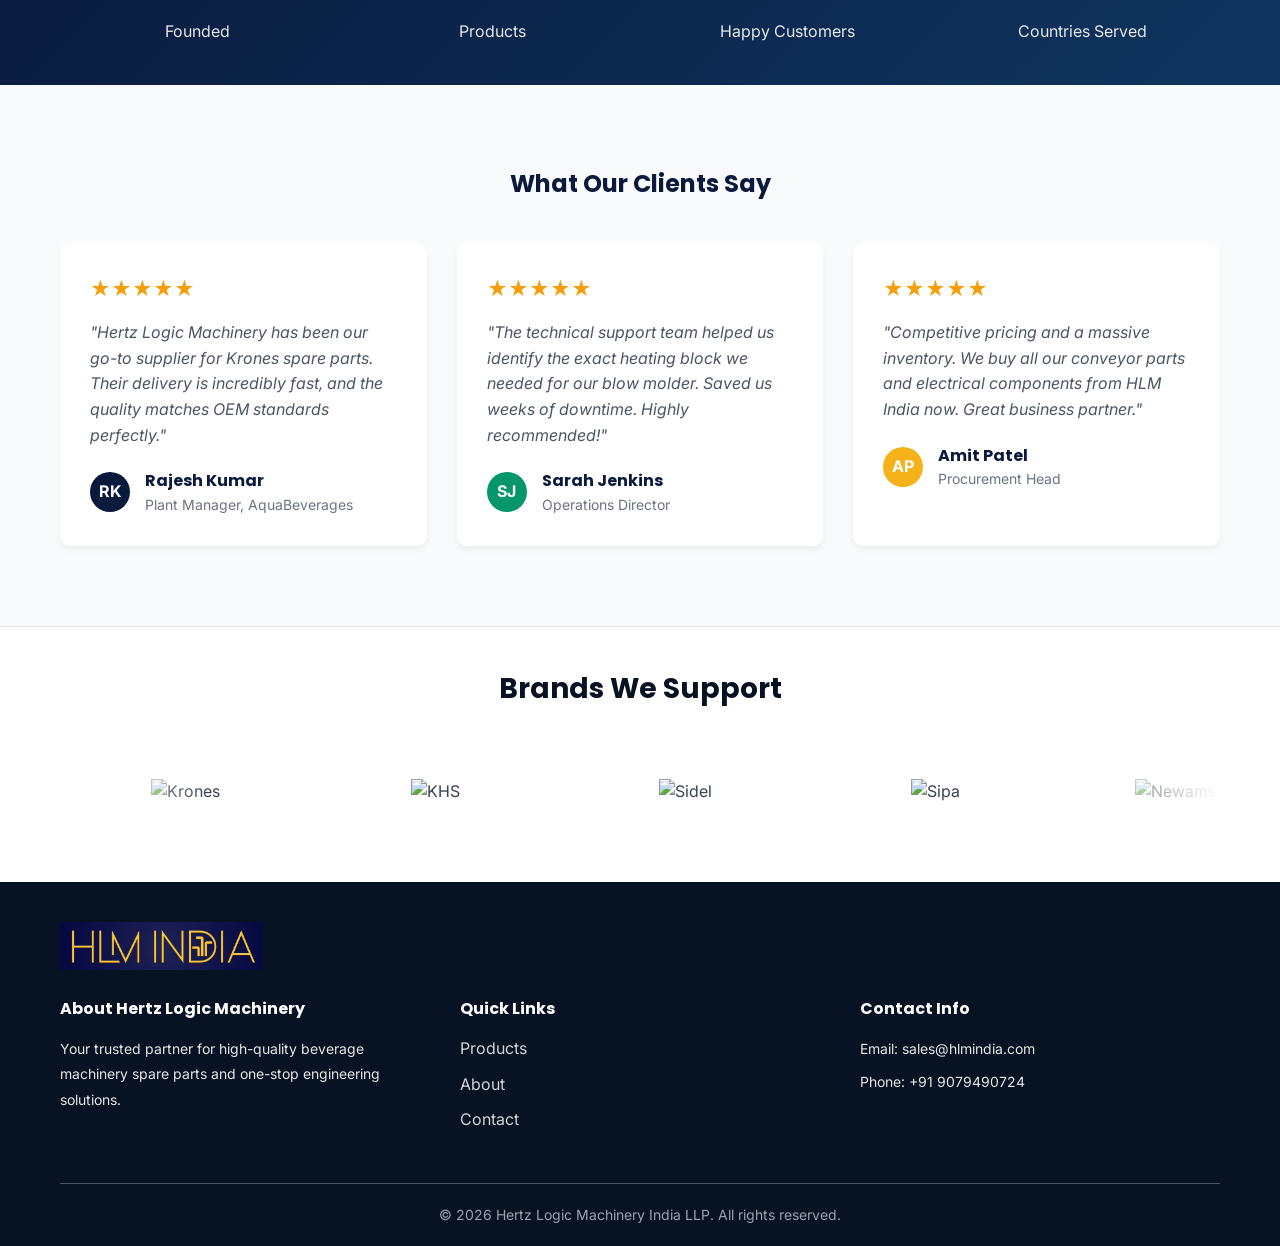
==== commit 0c21139c: "After the service view" ====
--- a/index.html
+++ b/index.html
@@ -3,179 +3,313 @@
 <head>
     <meta charset="UTF-8">
     <meta name="viewport" content="width=device-width, initial-scale=1.0">
-    <title>Under Maintenance - HLM India LLP</title>
-    <meta name="description" content="Our website is currently undergoing scheduled maintenance..." />
-
-    <link rel="icon" type="image/x-icon" href="/favicon-circle.ico">
-    <link rel="icon" type="image/png" sizes="32x32" href="/favicon-32x32-circle.png">
-    <link rel="icon" type="image/png" sizes="16x16" href="/favicon-16x16-circle.png">
-    
-    <link rel="canonical" href="https://hlmindia.com/">
-    <meta name="robots" content="index,follow">
+    <title>Home - Hertz Logic Machinery India LLP</title>
+    <meta name="description" content="Premium Beverage Spare Parts Supply. Your trusted partner for quality beverage equipment components and spare parts.">
+    <link rel="canonical" href="https://hlmindia.com/" />
     
     <!-- Open Graph / Social Sharing Meta Tags -->
     <meta property="og:type" content="website">
-    <meta property="og:title" content="Under Maintenance - HLM India LLP">
-    <meta property="og:description" content="Our website is currently undergoing scheduled maintenance to improve your experience. We will be back online shortly.">
+    <meta property="og:url" content="https://hlmindia.com/">
+    <meta property="og:site_name" content="Hertz Logic Machinery India LLP">
+    <meta property="og:title" content="Home - Hertz Logic Machinery India LLP">
+    <meta property="og:description" content="Premium Beverage Spare Parts Supply. Your trusted partner for quality beverage equipment components and spare parts.">
     <meta property="og:image" content="https://hlmindia.com/assets/social-preview.jpg">
     
     <!-- Twitter Card Meta Tags -->
     <meta name="twitter:card" content="summary_large_image">
-    <meta name="twitter:title" content="Under Maintenance - HLM India LLP">
-    <meta name="twitter:description" content="Our website is currently undergoing scheduled maintenance to improve your experience. We will be back online shortly.">
+    <meta name="twitter:title" content="Home - Hertz Logic Machinery India LLP">
+    <meta name="twitter:description" content="Premium Beverage Spare Parts Supply. Your trusted partner for quality beverage equipment components and spare parts.">
     <meta name="twitter:image" content="https://hlmindia.com/assets/social-preview.jpg">
 
-    <link rel="stylesheet" href="styles.css">
-
-    <script type="application/ld+json">
-    {
-     "@context":"https://schema.org",
-     "@type":"Organization",
-     "name":"Hertz Logic Machinery India LLP",
-     "url":"https://hlmindia.com"
-    }
-    </script>
-    
+    <link rel="stylesheet" href="assets/styles.css">
+    <link rel="icon" href="assets/images/logo.png" type="image/png">
+</head>
+<body>
+    <!-- Navigation -->
+    <nav class="navbar">
+        <div class="container">
+            <div class="logo">
+                <a href="index.html" class="logo-link">
+                    <img src="assets/images/logo.png" alt="Hertz Logic Machinery" class="site-logo">
+                    <div class="logo-text">
+                        <h1>Hertz Logic Machinery India LLP</h1>
+                        <p class="tagline">Quality Beverage Equipment Parts</p>
+                    </div>
+                </a>
+            </div>
+            <ul class="nav-menu">
+                <li><a href="index.html" class="active">Home</a></li>
+                <li><a href="products.html">Products</a></li>
+                <li><a href="products.html#services">Services</a></li>
+                <li><a href="about.html">About Us</a></li>
+                <li><a href="contact.html">Contact</a></li>
+            </ul>
+            <button class="mobile-menu-btn" aria-label="Toggle navigation">☰</button>
+        </div>
+    </nav>
+
+    <!-- Hero Section -->
+    <section class="hero">
+        <div class="container hero-content">
+            <h2>Premium Beverage Spare Parts Supply</h2>
+            <p>Your trusted partner for quality beverage equipment components and spare parts</p>
+            <div class="cta-buttons">
+                <a href="products.html" class="btn btn-primary">Browse Products</a>
+                <a href="contact.html" class="btn btn-secondary">Get In Touch</a>
+            </div>
+        </div>
+    </section>
+
+    <!-- Features Section -->
+    <section class="features">
+        <div class="container">
+            <h2>Why Choose Us?</h2>
+            <div class="features-grid">
+                <div class="feature-card">
+                    <div class="feature-icon">🏭</div>
+                    <h3>Manufacturing Excellence</h3>
+                    <p>High-quality spare parts manufactured to precision standards for optimal performance</p>
+                </div>
+                <div class="feature-card">
+                    <div class="feature-icon">⚙️</div>
+                    <h3>Wide Variety</h3>
+                    <p>Comprehensive selection of beverage equipment parts for all major brands and models</p>
+                </div>
+                <div class="feature-card">
+                    <div class="feature-icon">🚚</div>
+                    <h3>Fast Shipping</h3>
+                    <p>Quick and reliable delivery to keep your operations running smoothly</p>
+                </div>
+                <div class="feature-card">
+                    <div class="feature-icon">💰</div>
+                    <h3>Competitive Pricing</h3>
+                    <p>Best wholesale rates for bulk orders and long-term partnerships</p>
+                </div>
+                <div class="feature-card">
+                    <div class="feature-icon">👥</div>
+                    <h3>Expert Support</h3>
+                    <p>Knowledgeable team to help you find the right parts for your equipment</p>
+                </div>
+                <div class="feature-card">
+                    <div class="feature-icon">✅</div>
+                    <h3>Quality Assurance</h3>
+                    <p>All products undergo strict quality control checks before shipping</p>
+                </div>
+            </div>
+        </div>
+    </section>
+
+    <!-- Popular Products Preview -->
+    <section class="popular-products">
+        <div class="container">
+            <h2>Popular Products</h2>
+            <div class="products-preview">
+                <div class="product-card">
+                    <div class="product-image">🥤</div>
+                    <h3>Filling Lines</h3>
+                    <p>Complete filling systems and capping machines</p>
+                    <a href="products.html" class="btn btn-primary">View Details</a>
+                </div>
+                <div class="product-card">
+                    <div class="product-image">🔥</div>
+                    <h3>Pre-treatment</h3>
+                    <p>Pre-cooking, evaporation, and sterilization equipment</p>
+                    <a href="products.html" class="btn btn-primary">View Details</a>
+                </div>
+                <div class="product-card">
+                    <div class="product-image">⚙️</div>
+                    <h3>Single Machines</h3>
+                    <p>Standalone labeling, packaging, and blow molding units</p>
+                    <a href="products.html" class="btn btn-primary">View Details</a>
+                </div>
+                <div class="product-card">
+                    <div class="product-image">🔧</div>
+                    <h3>Spare Parts</h3>
+                    <p>High-quality replacement parts and accessories</p>
+                    <a href="products.html" class="btn btn-primary">View Details</a>
+                </div>
+            </div>
+            <div style="text-align: center; margin-top: 30px;">
+                <a href="products.html" class="btn btn-primary">View All Products</a>
+            </div>
+        </div>
+    </section>
+
+    <!-- Stats Section -->
+    <section class="stats">
+        <div class="container stats-grid">
+            <div class="stat">
+                <h3>2023</h3>
+                <p>Founded</p>
+            </div>
+            <div class="stat">
+                <h3>500+</h3>
+                <p>Products</p>
+            </div>
+            <div class="stat">
+                <h3>100+</h3>
+                <p>Happy Customers</p>
+            </div>
+            <div class="stat">
+                <h3>10</h3>
+                <p>Countries Served</p>
+            </div>
+        </div>
+    </section>
+
+    <!-- Testimonials Section -->
     <style>
-        /* Specific styles for the maintenance page layout */
-        body {
-            min-height: 100vh;
-            display: flex;
-            align-items: center;
-            justify-content: center;
-            background: linear-gradient(135deg, #091a3d, #0f355f);
-            margin: 0;
-            padding: 20px;
-            box-sizing: border-box;
-            font-family: 'Segoe UI', Tahoma, Geneva, Verdana, sans-serif;
-        }
-
-        .maintenance-card {
-            background: white;
-            padding: 40px 30px;
-            border-radius: 12px;
-            box-shadow: 0 15px 35px rgba(0,0,0,0.25);
-            text-align: center;
-            max-width: 550px;
-            width: 90%;
-            position: relative;
-            overflow: hidden;
-        }
-
-        /* Accent bar at the top */
-        .maintenance-card::before {
-            content: '';
-            position: absolute;
-            top: 0;
-            left: 0;
-            right: 0;
-            height: 6px;
-            background: var(--accent-color);
-        }
-
-        .logo-img {
-            height: 45px;
-            margin-bottom: 25px;
-            width: auto;
-        }
-
-        .maintenance-gif {
-            max-width: 150px;
-            margin-bottom: 15px;
-            display: inline-block;
-            animation: softPulse 3s infinite ease-in-out;
-        }
-
-        @keyframes softPulse {
-            0% { transform: scale(1); opacity: 0.9; }
-            50% { transform: scale(1.08); opacity: 1; }
-            100% { transform: scale(1); opacity: 0.9; }
-        }
-
-        h1 {
-            color: var(--primary-color);
-            margin-bottom: 10px;
-            font-size: 22px;
-        }
-
-        p {
-            color: var(--text-color);
-            line-height: 1.6;
-            margin-bottom: 20px;
-            font-size: 14px;
-        }
-
-        .contact-box {
-            background: #f3f4f6;
-            padding: 20px;
-            border-radius: 8px;
-            margin-top: 20px;
-            border-left: 4px solid var(--primary-color);
-        }
-
-        .contact-box h3 {
-            font-size: 15px;
-            margin-bottom: 8px;
-            color: var(--dark-color);
-        }
-
-        .contact-box a {
-            color: var(--primary-color);
-            text-decoration: none;
-            font-weight: 600;
-        }
-
-        .contact-box a:hover {
-            text-decoration: underline;
-        }
-
-        /* Mobile Responsiveness */
-        @media (max-width: 480px) {
-            .maintenance-card {
-                padding: 30px 20px;
-            }
-            .logo-img {
-                height: 35px;
-                margin-bottom: 20px;
-            }
-            .maintenance-gif {
-                max-width: 120px;
-            }
-            h1 {
-                font-size: 20px;
-            }
-            p {
-                font-size: 13px;
-            }
-            .contact-box {
-                padding: 15px;
-            }
+        .testimonial-card:hover {
+            transform: translateY(-5px);
+            box-shadow: 0 10px 15px rgba(0,0,0,0.1) !important;
         }
     </style>
-</head>
-<body>
-    <div class="maintenance-card">
-        <img src="assets/logo.png" alt="Hertz Logic Machinery" class="logo-img">
-        
-        <div>
-            <img src="assets/maintenance.gif" alt="Under Maintenance" class="maintenance-gif">
-        </div>
-
-        <h1>We are currently upgrading</h1>
-        <p>Our website is currently undergoing scheduled maintenance...</p>      
-        
-        <div class="contact-box">
-            <h3>Need immediate assistance?</h3>
-            <p style="margin-bottom: 5px; font-size: 13px;">You can still reach our sales team at:</p>
-            <p style="margin: 0; font-size: 13px;">
-                📧 <a href="mailto:sales@hlmindia.com">sales@hlmindia.com</a><br>
-                📞 +91 9079490724
-            </p>
-        </div>
-        
-        <p style="margin-top: 30px; font-size: 12px; color: #9ca3af; margin-bottom: 0;">
-            &copy; 2026 Hertz Logic Machinery India LLP
-        </p>
+    <section class="testimonials" style="background-color: #f9fafb; padding: 80px 0;">
+        <div class="container">
+            <h2 style="text-align: center; margin-bottom: 40px; color: #091a3d;">What Our Clients Say</h2>
+            <div class="testimonials-grid" style="display: grid; grid-template-columns: repeat(auto-fit, minmax(300px, 1fr)); gap: 30px;">
+                <div class="testimonial-card" style="background: white; padding: 30px; border-radius: 10px; box-shadow: 0 4px 6px rgba(0,0,0,0.05); transition: all 0.3s ease;">
+                    <div class="stars" style="color: #f59e0b; margin-bottom: 15px; font-size: 20px;">★★★★★</div>
+                    <p style="font-style: italic; color: #4b5563; margin-bottom: 20px; line-height: 1.6;">"Hertz Logic Machinery has been our go-to supplier for Krones spare parts. Their delivery is incredibly fast, and the quality matches OEM standards perfectly."</p>
+                    <div class="author" style="display: flex; align-items: center; gap: 15px;">
+                        <div style="width: 40px; height: 40px; background-color: #091a3d; color: white; border-radius: 50%; display: flex; align-items: center; justify-content: center; font-weight: bold;">RK</div>
+                        <div>
+                            <h4 style="margin: 0; color: #091a3d; font-size: 16px;">Rajesh Kumar</h4>
+                            <p style="margin: 0; font-size: 14px; color: #6b7280;">Plant Manager, AquaBeverages</p>
+                        </div>
+                    </div>
+                </div>
+                
+                <div class="testimonial-card" style="background: white; padding: 30px; border-radius: 10px; box-shadow: 0 4px 6px rgba(0,0,0,0.05); transition: all 0.3s ease;">
+                    <div class="stars" style="color: #f59e0b; margin-bottom: 15px; font-size: 20px;">★★★★★</div>
+                    <p style="font-style: italic; color: #4b5563; margin-bottom: 20px; line-height: 1.6;">"The technical support team helped us identify the exact heating block we needed for our blow molder. Saved us weeks of downtime. Highly recommended!"</p>
+                    <div class="author" style="display: flex; align-items: center; gap: 15px;">
+                        <div style="width: 40px; height: 40px; background-color: #059669; color: white; border-radius: 50%; display: flex; align-items: center; justify-content: center; font-weight: bold;">SJ</div>
+                        <div>
+                            <h4 style="margin: 0; color: #091a3d; font-size: 16px;">Sarah Jenkins</h4>
+                            <p style="margin: 0; font-size: 14px; color: #6b7280;">Operations Director</p>
+                        </div>
+                    </div>
+                </div>
+                
+                <div class="testimonial-card" style="background: white; padding: 30px; border-radius: 10px; box-shadow: 0 4px 6px rgba(0,0,0,0.05); transition: all 0.3s ease;">
+                    <div class="stars" style="color: #f59e0b; margin-bottom: 15px; font-size: 20px;">★★★★★</div>
+                    <p style="font-style: italic; color: #4b5563; margin-bottom: 20px; line-height: 1.6;">"Competitive pricing and a massive inventory. We buy all our conveyor parts and electrical components from HLM India now. Great business partner."</p>
+                    <div class="author" style="display: flex; align-items: center; gap: 15px;">
+                        <div style="width: 40px; height: 40px; background-color: #f5b21a; color: white; border-radius: 50%; display: flex; align-items: center; justify-content: center; font-weight: bold;">AP</div>
+                        <div>
+                            <h4 style="margin: 0; color: #091a3d; font-size: 16px;">Amit Patel</h4>
+                            <p style="margin: 0; font-size: 14px; color: #6b7280;">Procurement Head</p>
+                        </div>
+                    </div>
+                </div>
+            </div>
+        </div>
+    </section>
+
+    <!-- Brand Slider Section -->
+    <section class="brand-slider">
+        <div class="container">
+            <h2>Brands We Support</h2>
+            <div class="slider">
+                <div class="slide-track">
+                    <!-- 5 Unique Brands (Duplicated for seamless scrolling) -->
+                    <!-- Slide 1 -->
+                    <div class="slide"><img src="assets/images/brands/brand1.png" alt="Krones"></div>
+                    <!-- Slide 2 -->
+                    <div class="slide">
+                        <img src="assets/images/brands/brand2.png" alt="KHS">
+                    </div>
+                    <!-- Slide 3 -->
+                    <div class="slide">
+                        <img src="assets/images/brands/brand3.png" alt="Sidel">
+                    </div>
+                    <!-- Slide 4 -->
+                    <div class="slide">
+                        <img src="assets/images/brands/brand4.png" alt="Sipa">
+                    </div>
+                    <!-- Slide 5 -->
+                    <div class="slide">
+                        <img src="assets/images/brands/brand5.png" alt="Newamstar">
+                    </div>
+                    <!-- Slide 6 -->
+                    <div class="slide">
+                        <img src="assets/images/brands/brand6.png" alt="Techlong">
+                    </div>
+
+                    <!-- DUPLICATES (Required for infinite scroll effect) -->
+                    <div class="slide">
+                        <img src="assets/images/brands/brand1.png" alt="Krones">
+                    </div>
+                    <div class="slide"><img src="assets/images/brands/brand2.png" alt="KHS"></div>
+                    <div class="slide"><img src="assets/images/brands/brand3.png" alt="Sidel"></div>
+                    <div class="slide"><img src="assets/images/brands/brand4.png" alt="Sipa"></div>
+                    <div class="slide"><img src="assets/images/brands/brand5.png" alt="Newamstar"></div>
+                    <div class="slide"><img src="assets/images/brands/brand6.png" alt="Techlong"></div>
+                </div>
+            </div>
+        </div>
+    </section>
+
+    <!-- Footer -->
+    <footer class="footer">
+        <div class="container">
+            <div class="footer-logo">
+                <a href="index.html"><img src="assets/images/logo.png" alt="Hertz Logic Machinery" class="footer-logo-img"></a>
+            </div>
+            <div class="footer-content">
+                <div class="footer-section">
+                    <h4>About Hertz Logic Machinery</h4>
+                    <p>Your trusted partner for high-quality beverage machinery spare parts and one-stop engineering solutions.</p>
+                </div>
+                <div class="footer-section">
+                    <h4>Quick Links</h4>
+                    <ul>
+                        <li><a href="products.html">Products</a></li>
+                        <li><a href="about.html">About</a></li>
+                        <li><a href="contact.html">Contact</a></li>
+                    </ul>
+                </div>
+                <div class="footer-section">
+                    <h4>Contact Info</h4>
+                    <p>Email: sales@hlmindia.com</p>
+                    <p>Phone: +91 9079490724</p>
+                </div>
+            </div>
+            <div class="footer-bottom">
+                <p>&copy; 2026 Hertz Logic Machinery India LLP. All rights reserved.</p>
+            </div>
+        </div>
+    </footer>
+
+    <!-- Contact Widget -->
+    <div class="contact-widget">
+        <div class="avatar-wrapper">
+            <img src="assets/images/service-girl-service.png" alt="Service Agent" />
+        </div>
+        <a href="https://wa.me/919079490724" target="_blank" class="contact-item">
+            <svg fill="currentColor" viewBox="0 0 24 24"><path d="M12.06 0C5.47 0 .1 5.36.1 11.95c0 2.1 .55 4.14 1.59 5.95L0 24l6.28-1.65a11.89 11.89 0 0 0 5.78 1.47h.01c6.59 0 11.95-5.36 11.95-11.95a11.82 11.82 0 0 0-3.5-8.39A11.82 11.82 0 0 0 12.06 0z"/></svg>
+            <span>WhatsApp</span>
+            <span class="tooltip-text">Chat on WhatsApp</span>
+        </a>
+        <a href="mailto:sales@hlmindia.com" class="contact-item">
+            <svg fill="none" stroke="currentColor" stroke-width="2" viewBox="0 0 24 24"><path d="M3 8l7.89 5.26a2 2 0 002.22 0L21 8M5 19h14a2 2 0 002-2V7a2 2 0 00-2-2H5a2 2 0 00-2 2v10a2 2 0 002 2z"/></svg>
+            <span>Email</span>
+            <span class="tooltip-text">Send an Email</span>
+        </a>
+        <a href="contact.html#contactForm" class="contact-item">
+            <svg fill="none" stroke="currentColor" stroke-width="2" viewBox="0 0 24 24"><path d="M21 15a2 2 0 0 1-2 2H7l-4 4V5a2 2 0 0 1 2-2h14a2 2 0 0 1 2 2z"/></svg>
+            <span>Inquiry</span>
+            <span class="tooltip-text">Send an Inquiry</span>
+        </a>
+
+        <div class="separator"></div>
+        <button id="scrollTopBtn" onclick="scrollToTop()" class="contact-item" style="display: none; background: none; border: none; cursor: pointer;" aria-label="Scroll to Top">
+            <svg fill="none" stroke="currentColor" stroke-width="2" viewBox="0 0 24 24"><path d="M5 15l7-7 7 7"/></svg>
+            <span>Top</span>
+        </button>
     </div>
+
+    <script src="assets/script.js"></script>
 </body>
-</html>
+</html>
--- a/assets/styles.css
+++ b/assets/styles.css
@@ -0,0 +1,1345 @@
+/* ===== Global Styles ===== */
+/* Import Google Fonts */
+@import url('https://fonts.googleapis.com/css2?family=Inter:wght@300;400;500;600&family=Poppins:wght@400;500;600;700&display=swap');
+
+* {
+    margin: 0;
+    padding: 0;
+    box-sizing: border-box;
+}
+
+:root {
+    /* Updated to match logo: navy + gold */
+    --primary-color: #091a3d; /* deep navy */
+    --secondary-color: #0f355f; /* rich blue */
+    --accent-color: #f5b21a; /* logo gold */
+    --dark-color: #071223;
+    --light-color: #f9fafb;
+    --border-color: #e5e7eb;
+    --text-color: #374151;
+    --success-color: #10b981;
+}
+
+body {
+    font-family: 'Inter', sans-serif;
+    line-height: 1.6;
+    color: var(--text-color);
+    background-color: #fff;
+    position: relative;
+}
+
+/* Protect assets from selection/copying */
+img {
+    -webkit-user-select: none;
+    -moz-user-select: none;
+    -ms-user-select: none;
+    user-select: none;
+}
+
+/* Headings Typography */
+h1, h2, h3, h4, h5, h6, .logo-text h1, .btn, .nav-menu a {
+    font-family: 'Poppins', sans-serif;
+}
+
+.container {
+    max-width: 1200px;
+    margin: 0 auto;
+    padding: 0 20px;
+}
+
+/* ===== Navigation ===== */
+.navbar {
+    background: linear-gradient(135deg, var(--primary-color), var(--secondary-color));
+    color: white;
+    padding: 12px 0;
+    position: sticky;
+    top: 0;
+    z-index: 100;
+    box-shadow: 0 2px 10px rgba(0,0,0,0.1);
+}
+
+.navbar .container {
+    display: flex;
+    justify-content: space-between;
+    align-items: center;
+}
+
+.logo h1 {
+    font-size: 24px;
+    margin-bottom: 5px;
+}
+
+.logo .tagline {
+    font-size: 12px;
+    opacity: 0.9;
+    font-weight: 300;
+}
+
+/* Logo (image + text) styles */
+.logo-link {
+    display: flex;
+    align-items: center;
+    gap: 12px;
+    text-decoration: none;
+    color: inherit;
+}
+
+.site-logo {
+    height: 50px;
+    width: auto;
+    display: block;
+}
+
+.logo-text h1 {
+    font-size: 18px;
+    margin: 0;
+}
+
+.logo-text .tagline {
+    font-size: 12px;
+    margin: 0;
+    opacity: 0.9;
+}
+
+.mobile-menu-btn {
+    display: none;
+    background: none;
+    border: none;
+    color: white;
+    font-size: 26px;
+    cursor: pointer;
+}
+
+.footer-logo {
+    margin-bottom: 18px;
+}
+
+.footer-logo-img {
+    height: 48px;
+    width: auto;
+}
+
+@media (max-width: 768px) {
+    .site-logo { height: 48px; }
+    .logo-text h1 { font-size: 18px; }
+}
+
+@media (max-width: 480px) {
+    .site-logo { height: 40px; }
+    .logo-text h1 { font-size: 16px; }
+}
+
+/* Highlight style for focused Send Message button */
+.focus-highlight {
+    box-shadow: 0 8px 24px rgba(9,26,61,0.18), 0 0 0 6px rgba(245,178,26,0.14);
+    transform: translateY(-2px);
+    transition: box-shadow 0.25s ease, transform 0.2s ease;
+    position: relative;
+}
+
+@keyframes focusPulse {
+    0% { box-shadow: 0 8px 24px rgba(9,26,61,0.12), 0 0 0 0 rgba(245,178,26,0.16); }
+    50% { box-shadow: 0 12px 30px rgba(9,26,61,0.16), 0 0 0 10px rgba(245,178,26,0.08); }
+    100% { box-shadow: 0 8px 24px rgba(9,26,61,0.12), 0 0 0 0 rgba(245,178,26,0.0); }
+}
+
+.focus-highlight {
+    animation: focusPulse 1.2s ease-in-out 0s 2;
+}
+
+.nav-menu {
+    display: flex;
+    list-style: none;
+    gap: 30px;
+}
+
+.nav-menu a {
+    color: white;
+    text-decoration: none;
+    font-weight: 500;
+    transition: all 0.3s ease;
+    padding: 5px 10px;
+    border-bottom: 2px solid transparent;
+}
+
+.nav-menu a:hover,
+.nav-menu a.active {
+    opacity: 1;
+    border-bottom-color: var(--accent-color);
+}
+
+/* Accessibility: Add visible focus styles for keyboard users */
+.btn:focus, .nav-menu a:focus, .filter-btn:focus, #scrollTopBtn:focus, .whatsapp-btn:focus, .logo-link:focus {
+    outline: 2px solid var(--accent-color);
+    outline-offset: 2px;
+    box-shadow: 0 0 0 4px rgba(9, 26, 61, 0.5);
+}
+
+/* ===== Hero Section ===== */
+.hero {
+    padding: 60px 20px;
+    text-align: center;
+    color: white;
+    background-color: var(--primary-color); /* Fallback */
+    /* background-image: url("data:image/svg+xml,%3Csvg width='60' height='60' viewBox='0 0 60 60' xmlns='http://www.w3.org/2000/svg'%3E%3Cg fill='none' fill-rule='evenodd'%3E%3Cg fill='%23ffffff' fill-opacity='0.05'%3E%3Cpath d='M36 34v-4h-2v4h-4v2h4v4h2v-4h4v-2h-4zm0-30V0h-2v4h-4v2h4v4h2V6h4V4h-4zM6 34v-4H4v4H0v2h4v4h2v-4h4v-2H6zM6 4V0H4v4H0v2h4v4h2V6h4V4H6z'/%3E%3C/g%3E%3C/g%3E%3C/svg%3E"), linear-gradient(135deg, var(--primary-color) 0%, var(--secondary-color) 100%); */
+}
+
+.hero-content h2 {
+    font-size: 36px;
+    margin-bottom: 15px;
+    font-weight: 700;
+}
+
+.hero-content p {
+    font-size: 18px;
+    margin-bottom: 25px;
+    opacity: 0.95;
+}
+
+.cta-buttons {
+    display: flex;
+    gap: 15px;
+    justify-content: center;
+    flex-wrap: wrap;
+}
+
+/* ===== Buttons ===== */
+.btn {
+    display: inline-block;
+    padding: 12px 30px;
+    border: none;
+    border-radius: 5px;
+    cursor: pointer;
+    font-size: 16px;
+    font-weight: 600;
+    text-decoration: none;
+    transition: all 0.3s ease;
+    text-align: center;
+}
+
+.btn-primary {
+    background-color: var(--primary-color);
+    color: white;
+}
+
+.btn-primary:hover {
+    background-color: #1d4ed8;
+    transform: translateY(-2px);
+    box-shadow: 0 5px 15px rgba(37, 99, 235, 0.4);
+}
+
+.btn-secondary {
+    background-color: transparent;
+    color: white;
+    border: 2px solid white;
+}
+
+.btn-secondary:hover {
+    background-color: white;
+    color: var(--primary-color);
+}
+
+/* ===== Page Header ===== */
+.page-header {
+    background: linear-gradient(135deg, var(--primary-color) 0%, var(--secondary-color) 100%);
+    color: white;
+    padding: 40px 20px;
+    text-align: center;
+}
+
+.page-header h1 {
+    font-size: 32px;
+    margin-bottom: 10px;
+}
+
+.page-header p {
+    font-size: 18px;
+    opacity: 0.9;
+}
+
+/* ===== Features Section ===== */
+.features {
+    padding: 50px 20px;
+    background-color: #f3f4f6;
+}
+
+.features h2 {
+    text-align: center;
+    font-size: 28px;
+    margin-bottom: 30px;
+    color: var(--dark-color);
+}
+
+.features-grid {
+    display: grid;
+    grid-template-columns: repeat(auto-fit, minmax(300px, 1fr));
+    gap: 20px;
+}
+
+.feature-card {
+    background: white;
+    padding: 20px;
+    border-radius: 10px;
+    text-align: center;
+    box-shadow: 0 4px 20px rgba(0,0,0,0.05); /* Softer shadow */
+    transition: all 0.3s ease;
+}
+
+.feature-card:hover {
+    transform: translateY(-5px);
+    box-shadow: 0 10px 25px rgba(0,0,0,0.1);
+}
+
+.feature-icon {
+    font-size: 32px;
+    margin-bottom: 15px;
+}
+
+.feature-card h3 {
+    font-size: 20px;
+    margin-bottom: 10px;
+    color: var(--dark-color);
+}
+
+.feature-card p {
+    color: var(--text-color);
+    font-size: 14px;
+}
+
+/* ===== Popular Products Section ===== */
+.popular-products {
+    padding: 50px 20px;
+}
+
+.popular-products h2 {
+    text-align: center;
+    font-size: 28px;
+    margin-bottom: 30px;
+    color: var(--dark-color);
+}
+
+.products-preview {
+    display: grid;
+    grid-template-columns: repeat(auto-fit, minmax(250px, 1fr));
+    gap: 20px;
+    margin-bottom: 40px;
+}
+
+.product-card {
+    background: white;
+    border: 1px solid var(--border-color);
+    border-radius: 10px;
+    padding: 20px;
+    text-align: center;
+    transition: all 0.3s ease;
+}
+
+.product-card:hover {
+    box-shadow: 0 10px 25px rgba(0,0,0,0.08);
+    border-color: var(--primary-color);
+}
+
+.product-image {
+    margin-bottom: 15px;
+}
+
+div.product-image {
+    font-size: 60px;
+}
+
+img.product-image {
+    width: 100%;
+    height: 160px;
+    object-fit: contain;
+    border-radius: 5px;
+}
+
+.product-card h3 {
+    font-size: 18px;
+    margin-bottom: 10px;
+    color: var(--dark-color);
+}
+
+.product-card p {
+    font-size: 13px;
+    color: var(--text-color);
+    margin-bottom: 8px;
+}
+
+.specs {
+    font-size: 12px !important;
+    color: #6b7280 !important;
+    font-weight: 500;
+    margin: 10px 0 !important;
+}
+
+.price {
+    display: none !important;
+}
+
+.product-card .btn {
+    width: 100%;
+    margin-top: 12px;
+    padding: 10px;
+}
+
+/* ===== Product Catalog ===== */
+.product-catalog {
+    padding: 40px 20px;
+}
+
+.category-filter {
+    text-align: center;
+    margin-bottom: 30px;
+}
+
+.category-filter h3 {
+    margin-bottom: 20px;
+    color: var(--dark-color);
+}
+
+.search-wrapper {
+    position: relative;
+    max-width: 500px;
+    margin: 0 auto 30px;
+}
+
+#productSearch {
+    width: 100%;
+    padding: 12px 20px 12px 45px;
+    border: 2px solid var(--border-color);
+    border-radius: 50px;
+    font-size: 16px;
+    transition: all 0.3s ease;
+    outline: none;
+    box-shadow: 0 2px 5px rgba(0,0,0,0.05);
+}
+
+#productSearch:focus {
+    border-color: var(--primary-color);
+    box-shadow: 0 4px 12px rgba(37, 99, 235, 0.15);
+}
+
+.search-icon {
+    position: absolute;
+    left: 18px;
+    top: 50%;
+    transform: translateY(-50%);
+    color: #9ca3af;
+    font-size: 18px;
+    pointer-events: none;
+}
+
+.filter-buttons {
+    display: flex;
+    justify-content: center;
+    gap: 10px;
+    flex-wrap: wrap;
+}
+
+.filter-btn {
+    background-color: var(--light-color);
+    border: 2px solid var(--border-color);
+    padding: 10px 20px;
+    border-radius: 25px;
+    cursor: pointer;
+    font-weight: 600;
+    transition: all 0.3s ease;
+}
+
+.filter-btn:hover,
+.filter-btn.active {
+    background-color: var(--primary-color);
+    color: white;
+    border-color: var(--primary-color);
+}
+
+.products-grid {
+    display: grid;
+    grid-template-columns: repeat(auto-fill, minmax(280px, 1fr));
+    gap: 20px;
+}
+
+.product-item {
+    background: white;
+    border: 1px solid var(--border-color);
+    border-radius: 10px;
+    padding: 15px;
+    text-align: center;
+    transition: all 0.3s ease;
+    display: flex;
+    flex-direction: column;
+    height: 100%;
+}
+
+.product-item:hover {
+    box-shadow: 0 10px 30px rgba(0,0,0,0.08);
+    border-color: var(--primary-color);
+}
+
+.product-item h3 {
+    font-size: 16px;
+    margin-bottom: 10px;
+    color: var(--dark-color);
+}
+
+.product-item p {
+    font-size: 13px;
+    margin-bottom: 8px;
+}
+
+.add-to-cart {
+    background-color: var(--primary-color);
+    color: white;
+    border: none;
+    padding: 10px 20px;
+    border-radius: 5px;
+    cursor: pointer;
+    font-weight: 600;
+    width: 100%;
+    margin-top: auto;
+    transition: all 0.3s ease;
+}
+
+.add-to-cart:hover {
+    background-color: #1d4ed8;
+}
+
+/* ===== Stats Section ===== */
+.stats {
+    background: linear-gradient(135deg, var(--primary-color), var(--secondary-color));
+    color: white;
+    padding: 40px 20px;
+    text-align: center;
+}
+
+.stats-grid {
+    display: grid;
+    grid-template-columns: repeat(auto-fit, minmax(200px, 1fr));
+    gap: 20px;
+}
+
+.stat h3 {
+    font-size: 32px;
+    font-weight: 700;
+    margin-bottom: 10px;
+}
+
+.stat p {
+    font-size: 16px;
+    opacity: 0.9;
+}
+
+/* ===== About Content ===== */
+.about-content {
+    padding: 40px 20px;
+}
+
+.about-section {
+    margin-bottom: 30px;
+}
+
+.about-section h2 {
+    font-size: 24px;
+    margin-bottom: 20px;
+    color: var(--dark-color);
+}
+
+.about-section p {
+    font-size: 16px;
+    line-height: 1.8;
+    color: var(--text-color);
+    margin-bottom: 15px;
+}
+
+.values-grid {
+    display: grid;
+    grid-template-columns: repeat(auto-fit, minmax(250px, 1fr));
+    gap: 20px;
+    margin: 30px 0;
+}
+
+.value-card {
+    background: #f3f4f6;
+    padding: 20px;
+    border-radius: 10px;
+    text-align: center;
+}
+
+.value-card h3 {
+    font-size: 20px;
+    margin-bottom: 10px;
+    color: var(--dark-color);
+}
+
+.benefits-list {
+    list-style: none;
+    display: grid;
+    grid-template-columns: repeat(auto-fit, minmax(300px, 1fr));
+    gap: 20px;
+}
+
+.benefits-list li {
+    padding: 15px;
+    background: #f9fafb;
+    border-left: 4px solid var(--primary-color);
+}
+
+.certifications {
+    list-style: none;
+    display: grid;
+    gap: 15px;
+    margin-top: 20px;
+}
+
+.certifications li {
+    padding: 10px 0;
+    font-size: 16px;
+}
+
+/* ===== Contact Section ===== */
+.contact-section {
+    padding: 40px 20px;
+}
+
+.contact-cards {
+    display: grid;
+    grid-template-columns: repeat(auto-fit, minmax(300px, 1fr));
+    gap: 20px;
+    margin-bottom: 60px;
+}
+
+.contact-card {
+    background: #f3f4f6;
+    padding: 20px;
+    border-radius: 10px;
+    border-left: 4px solid var(--primary-color);
+    display: flex;
+    flex-direction: column;
+}
+
+/* Make address card larger */
+.contact-card:last-child {
+    grid-column: 1 / -1;
+    padding: 0; /* Remove padding to allow full-bleed map */
+    display: flex;
+    flex-direction: row;
+    overflow: hidden;
+    min-height: 250px;
+}
+
+.address-details {
+    padding: 25px;
+    flex: 1;
+    display: flex;
+    flex-direction: column;
+    justify-content: center;
+    min-width: 300px;
+}
+
+.address-map {
+    flex: 1.5;
+    min-height: 100%;
+    background-color: #e5e7eb;
+}
+
+.address-actions {
+    margin-top: 20px;
+}
+
+@media (max-width: 700px) {
+    #map-container {
+        min-height: 220px;
+    }
+    
+    .contact-card:last-child {
+        flex-direction: column;
+    }
+    
+    .address-map {
+        min-height: 180px;
+        flex: none;
+    }
+}
+
+.contact-card h3 {
+    font-size: 18px;
+    margin-bottom: 15px;
+    color: var(--dark-color);
+}
+
+.contact-card p {
+    margin-bottom: 10px;
+    line-height: 1.6;
+}
+
+/* Address specific sizing */
+.contact-address {
+    font-size: 18px;
+    line-height: 1.6;
+}
+
+@media (max-width: 480px) {
+    .contact-address {
+        font-size: 16px;
+    }
+}
+
+.hours {
+    font-size: 13px !important;
+    color: #6b7280 !important;
+}
+
+/* ===== Contact Form ===== */
+.contact-form-section {
+    background: #f9fafb;
+    padding: 30px;
+    border-radius: 10px;
+    max-width: 700px;
+    margin: 0 auto;
+}
+
+.contact-form-section h2 {
+    margin-bottom: 30px;
+    color: var(--dark-color);
+}
+
+.form-group {
+    margin-bottom: 20px;
+}
+
+.form-row {
+    display: grid;
+    grid-template-columns: 1fr 1fr;
+    gap: 20px;
+}
+
+.form-group label {
+    display: block;
+    margin-bottom: 8px;
+    font-weight: 600;
+    color: var(--dark-color);
+}
+
+.form-group input,
+.form-group textarea,
+.form-group select {
+    width: 100%;
+    padding: 12px;
+    border: 1px solid var(--border-color);
+    border-radius: 5px;
+    font-family: inherit;
+    font-size: 14px;
+    transition: border-color 0.3s ease;
+}
+
+.form-group input:focus,
+.form-group textarea:focus,
+.form-group select:focus {
+    outline: none;
+    border-color: var(--primary-color);
+    box-shadow: 0 0 0 3px rgba(37, 99, 235, 0.1);
+}
+
+.checkbox {
+    display: flex;
+    align-items: center;
+    gap: 10px;
+}
+
+.checkbox input {
+    width: auto;
+    margin: 0;
+}
+
+.checkbox label {
+    margin: 0;
+    font-weight: 400;
+}
+
+.form-group button {
+    width: 100%;
+    padding: 14px;
+    font-size: 16px;
+}
+
+.form-message {
+    margin-top: 20px;
+    padding: 15px;
+    border-radius: 5px;
+    text-align: center;
+    font-weight: 600;
+    display: none;
+}
+
+.form-message.success {
+    background-color: #ecfdf5;
+    color: #065f46;
+    border: 1px solid #34d399;
+    border-left: 5px solid #10b981;
+    box-shadow: 0 4px 12px rgba(16, 185, 129, 0.2);
+    display: flex !important;
+    align-items: center;
+    justify-content: center;
+    gap: 12px;
+}
+
+.form-message.success::before {
+    content: "✓";
+    display: flex;
+    align-items: center;
+    justify-content: center;
+    width: 22px;
+    height: 22px;
+    background-color: #10b981;
+    color: white;
+    border-radius: 50%;
+    font-size: 13px;
+    font-weight: bold;
+    flex-shrink: 0;
+}
+.form-message.error {
+    background-color: #fee2e2;
+    color: #dc2626;
+    display: block;
+}
+
+/* ===== FAQ Section ===== */
+.faq-section {
+    padding: 60px 20px;
+    background-color: #f9fafb;
+}
+
+.faq-section h2 {
+    text-align: center;
+    font-size: 32px;
+    margin-bottom: 50px;
+    color: var(--dark-color);
+}
+
+.faq-grid {
+    display: grid;
+    grid-template-columns: repeat(auto-fit, minmax(300px, 1fr));
+    gap: 30px;
+}
+
+.faq-item {
+    background: white;
+    padding: 25px;
+    border-radius: 10px;
+    border-left: 4px solid var(--primary-color);
+}
+
+.faq-item h3 {
+    font-size: 16px;
+    margin-bottom: 12px;
+    color: var(--dark-color);
+}
+
+.faq-item p {
+    font-size: 14px;
+    line-height: 1.6;
+}
+
+/* ===== Bulk Orders Section ===== */
+.bulk-orders {
+    background: linear-gradient(135deg, var(--primary-color), var(--secondary-color));
+    color: white;
+    padding: 40px 20px;
+    text-align: center;
+}
+
+.bulk-orders h2 {
+    font-size: 28px;
+    margin-bottom: 15px;
+}
+
+.bulk-orders p {
+    font-size: 18px;
+    margin-bottom: 30px;
+    opacity: 0.95;
+}
+
+/* ===== CTA Section ===== */
+.cta-section {
+    background: linear-gradient(135deg, var(--primary-color), var(--secondary-color));
+    color: white;
+    padding: 50px 20px;
+    text-align: center;
+}
+
+.cta-section h2 {
+    font-size: 28px;
+    margin-bottom: 15px;
+}
+
+.cta-section p {
+    font-size: 18px;
+    margin-bottom: 30px;
+    opacity: 0.95;
+}
+
+/* ===== Brand Slider ===== */
+.brand-slider {
+    /* Slider Configuration - Edit these numbers here */
+    --slide-width: 250px;
+    --unique-slides: 6;
+    --total-slides: 12; /* Set this to: unique-slides * 2 */
+    padding: 40px 0;
+    background-color: white;
+    overflow: hidden;
+    border-top: 1px solid var(--border-color);
+}
+
+.brand-slider h2 {
+    text-align: center;
+    font-size: 28px;
+    margin-bottom: 30px;
+    color: var(--dark-color);
+}
+
+.slider {
+    height: 100px;
+    margin: auto;
+    overflow: hidden;
+    position: relative;
+    width: 100%;
+}
+
+/* Gradient fade effect on sides */
+.slider::before,
+.slider::after {
+    background: linear-gradient(to right, white 0%, rgba(255, 255, 255, 0) 100%);
+    content: "";
+    height: 100px;
+    position: absolute;
+    width: 150px;
+    z-index: 2;
+    pointer-events: none;
+}
+
+.slider::before { left: 0; top: 0; }
+.slider::after {
+    right: 0;
+    top: 0;
+    transform: rotateZ(180deg);
+}
+
+.slide-track {
+    animation: scroll 30s linear infinite;
+    display: flex;
+    width: calc(var(--slide-width) * var(--total-slides));
+}
+
+.slide {
+    height: 100px;
+    width: var(--slide-width);
+    display: flex;
+    align-items: center;
+    justify-content: center;
+    padding: 0 30px;
+    flex-shrink: 0;
+}
+
+.slide img {
+    max-width: 100%;
+    max-height: 70px;
+    transition: all 0.3s ease;
+}
+
+.slide img:hover {
+    transform: scale(1.1);
+}
+
+@keyframes scroll {
+    0% { transform: translateX(0); }
+    100% { transform: translateX(calc(var(--slide-width) * var(--unique-slides) * -1)); }
+}
+
+@media (max-width: 768px) {
+    .slider::before, .slider::after { width: 50px; }
+    .brand-slider h2 { font-size: 28px; }
+    .brand-slider {
+        --slide-width: 150px;
+    }
+}
+
+/* ===== Footer ===== */
+.footer {
+    background-color: var(--dark-color);
+    color: white;
+    padding: 40px 20px 20px;
+}
+
+.footer-content {
+    display: grid;
+    grid-template-columns: repeat(auto-fit, minmax(250px, 1fr));
+    gap: 40px;
+    margin-bottom: 40px;
+}
+
+.footer-section h4 {
+    margin-bottom: 15px;
+    font-size: 16px;
+}
+
+.footer-section p {
+    font-size: 14px;
+    line-height: 1.8;
+    opacity: 0.9;
+    margin-bottom: 8px;
+}
+
+.footer-section ul {
+    list-style: none;
+}
+
+.footer-section ul li {
+    margin-bottom: 10px;
+}
+
+.footer-section ul li a {
+    color: #d1d5db;
+    text-decoration: none;
+    transition: color 0.3s ease;
+}
+
+.footer-section ul li a:hover {
+    color: var(--accent-color);
+}
+
+.footer-bottom {
+    border-top: 1px solid #4b5563;
+    padding-top: 20px;
+    text-align: center;
+    color: #9ca3af;
+    font-size: 14px;
+}
+
+/* ===== Responsive Design ===== */
+@media (max-width: 768px) {
+    .navbar .container {
+        flex-direction: row;
+        flex-wrap: wrap;
+        justify-content: space-between;
+    }
+
+    .mobile-menu-btn {
+        display: block;
+    }
+
+    .nav-menu {
+        display: flex;
+        position: fixed;
+        top: 0;
+        right: 0;
+        height: 100%;
+        width: 75%;
+        max-width: 320px;
+        flex-direction: column;
+        gap: 0;
+        padding-top: 60px;
+        background-color: rgba(7, 18, 35, 0.98);
+        box-shadow: -5px 0 25px rgba(0,0,0,0.25);
+        z-index: 999;
+        transform: translateX(100%);
+        visibility: hidden;
+        transition: transform 0.35s ease-in-out, visibility 0.35s;
+        margin-top: 0;
+        border-radius: 0;
+        overflow-y: auto;
+    }
+
+    .nav-menu.active {
+        transform: translateX(0);
+        visibility: visible;
+    }
+
+    .nav-menu li {
+        width: 100%;
+    }
+
+    .nav-menu a {
+        display: block;
+        padding: 15px;
+        border-bottom: 1px solid rgba(255,255,255,0.05);
+        text-align: center;
+    }
+
+    .hero-content h2 {
+        font-size: 24px;
+    }
+
+    .hero-content p {
+        font-size: 15px;
+    }
+
+    .form-row {
+        grid-template-columns: 1fr;
+    }
+
+    .contact-form-section {
+        padding: 20px;
+    }
+
+    .features h2,
+    .popular-products h2,
+    .faq-section h2,
+    .brand-slider h2,
+    .about-section h2,
+    .cta-section h2,
+    .bulk-orders h2 {
+        font-size: 22px;
+        margin-bottom: 30px;
+    }
+
+    .page-header h1 {
+        font-size: 22px;
+    }
+
+    .page-header p {
+        font-size: 16px;
+    }
+
+    .cta-buttons {
+        flex-direction: column;
+    }
+
+    .btn {
+        width: 100%;
+    }
+
+    /* Reduce section padding for tablet/mobile */
+    .hero, .page-header, .features, .popular-products, .product-catalog, .about-content, .contact-section, .faq-section, .cta-section, .bulk-orders, .brand-slider {
+        padding-top: 40px;
+        padding-bottom: 40px;
+    }
+}
+
+@media (max-width: 480px) {
+    .navbar .container {
+        padding: 0 15px;
+    }
+
+    .site-logo {
+        height: 35px;
+    }
+
+    .hero-content h2 {
+        font-size: 20px;
+    }
+
+    .hero-content p {
+        font-size: 13px;
+    }
+
+    .features h2,
+    .popular-products h2,
+    .faq-section h2,
+    .brand-slider h2,
+    .about-section h2,
+    .cta-section h2,
+    .bulk-orders h2 {
+        font-size: 18px;
+        margin-bottom: 20px;
+    }
+
+    .products-grid,
+    .features-grid {
+        grid-template-columns: 1fr;
+    }
+
+    /* Mobile 2-Column Product Grid */
+    .products-grid {
+        grid-template-columns: 1fr 1fr;
+        gap: 10px;
+    }
+
+    .benefits-list {
+        grid-template-columns: 1fr;
+    }
+
+    .stats-grid {
+        grid-template-columns: 1fr 1fr;
+    }
+
+    /* Compact elements for small screens */
+    .page-header h1 {
+        font-size: 20px;
+    }
+    
+    .page-header p {
+        font-size: 13px;
+    }
+
+    .product-card, .feature-card, .contact-card, .faq-item, .value-card {
+        padding: 15px;
+    }
+
+    .product-card h3, .feature-card h3, .contact-card h3, .value-card h3 {
+        font-size: 16px;
+        margin-bottom: 5px;
+    }
+
+    .product-card p, .product-item p, .feature-card p, .contact-card p, .faq-item p, .value-card p, .specs {
+        font-size: 13px;
+    }
+
+    .btn, .filter-btn {
+        padding: 8px 15px;
+        font-size: 13px;
+    }
+
+    /* Specific styles for 2-column mobile grid items */
+    .product-item {
+        padding: 10px;
+    }
+
+    .product-item h3 {
+        font-size: 14px;
+        margin-bottom: 5px;
+        line-height: 1.3;
+    }
+
+    .add-to-cart {
+        padding: 8px 5px;
+        font-size: 12px;
+        margin-top: auto;
+    }
+
+    .logo-text h1 {
+        font-size: 14px;
+    }
+    
+    .logo-text .tagline {
+        font-size: 10px;
+    }
+
+    .footer-section h4 {
+        font-size: 15px;
+    }
+
+    .footer-section p, .footer-section ul li a, .footer-bottom p {
+        font-size: 12px;
+    }
+    
+    .stat h3 {
+        font-size: 28px;
+    }
+    
+    .stat p {
+        font-size: 13px;
+    }
+}
+
+/* Prevent body scroll when mobile menu is open */
+body.mobile-menu-open {
+    overflow: hidden;
+}
+
+/* ===== Contact Widget ===== */
+.contact-widget{
+    position:fixed;
+    right:20px;
+    top:50%;
+    transform:translateY(-50%);
+    width:70px;
+    background:#fff;
+    border-radius:40px;
+    box-shadow:0 4px 15px rgba(0,0,0,.1);
+    padding:8px 0 15px;
+    text-align:center;
+    z-index:999;
+}
+
+.avatar-wrapper{
+    width:62px;
+    height:75px;
+    margin:0 auto 8px;
+    background:linear-gradient(
+        to bottom,
+        #ffffff 0%,
+        #f2f2f2 100%
+    );
+    border-radius:35px 35px 0 0;
+    overflow:hidden;
+    display: flex;
+    justify-content: center;
+    align-items:flex-end;
+}
+
+.avatar-wrapper img{
+    width:50px;
+    object-fit:contain;
+}
+
+.contact-item{
+    position: relative;
+    display:flex;
+    flex-direction:column;
+    align-items:center;
+    text-decoration:none;
+    color:#00033d;
+    margin:14px 0;
+    transition:.3s;
+}
+
+.contact-item:hover{
+    color: #ffc72c;
+    transform:scale(1.08);
+}
+
+/* Tooltip for contact items */
+.contact-item .tooltip-text {
+    visibility: hidden;
+    width: 120px;
+    background-color: #333;
+    color: #fff;
+    text-align: center;
+    border-radius: 6px;
+    padding: 5px 0;
+    position: absolute;
+    z-index: 1;
+    top: 50%;
+    right: 110%;
+    margin-top: -15px;
+    opacity: 0;
+    transition: opacity 0.3s;
+    font-size: 12px;
+    font-weight: 500;
+}
+
+.contact-item:hover .tooltip-text {
+    visibility: visible;
+    opacity: 1;
+}
+
+.contact-item svg{
+    width:20px;
+    height:20px;
+    margin-bottom:5px;
+    fill: currentColor;
+}
+
+.contact-item span{
+    font-size:10px;
+    line-height:1.2;
+    font-weight: 400;
+}
+
+.contact-widget .separator {
+    height: 1px;
+    background-color: var(--border-color);
+    margin: 10px 5px;
+}
+
+/* Circular Scroll to Top Button */
+#scrollTopBtn.contact-item {
+    width: 35px;
+    height: 35px;
+    border-radius: 50%;
+    background-color: #f3f4f6;
+    margin: 10px auto 0;
+    justify-content: center;
+    padding: 0;
+}
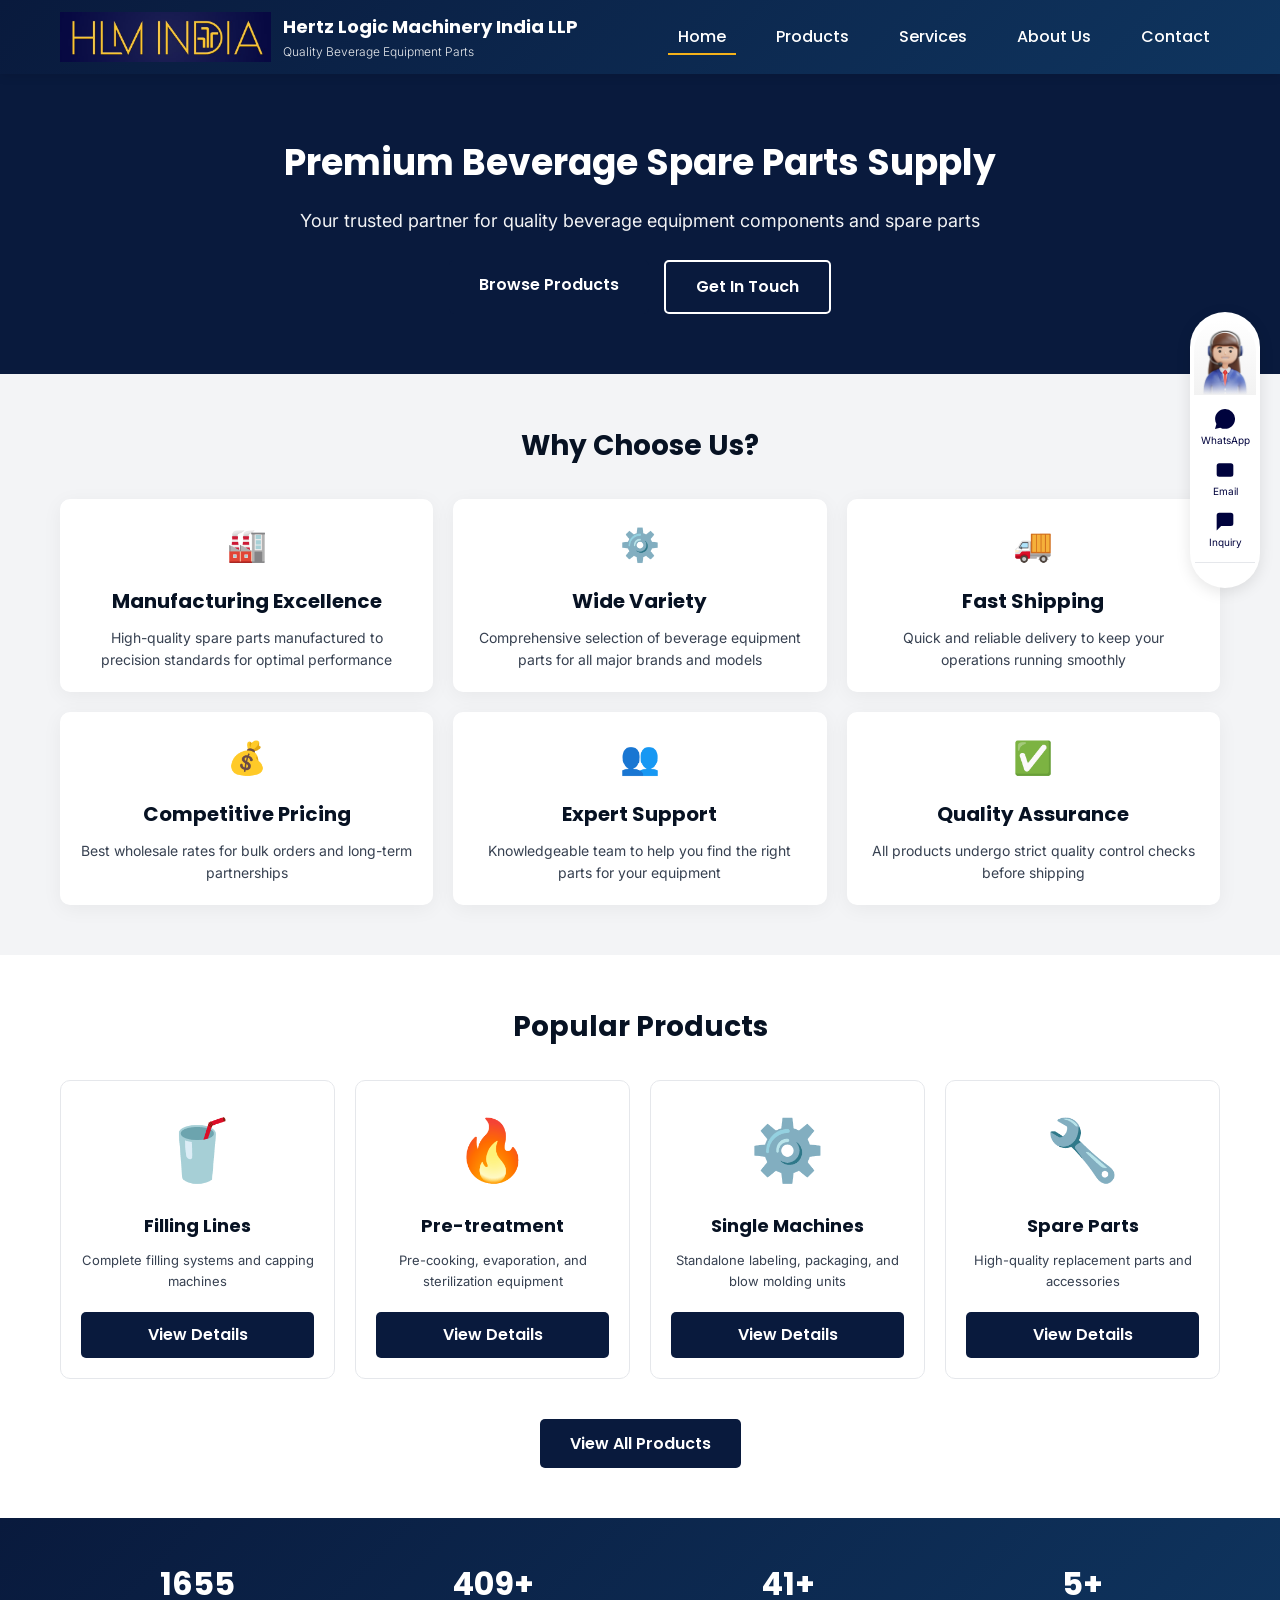
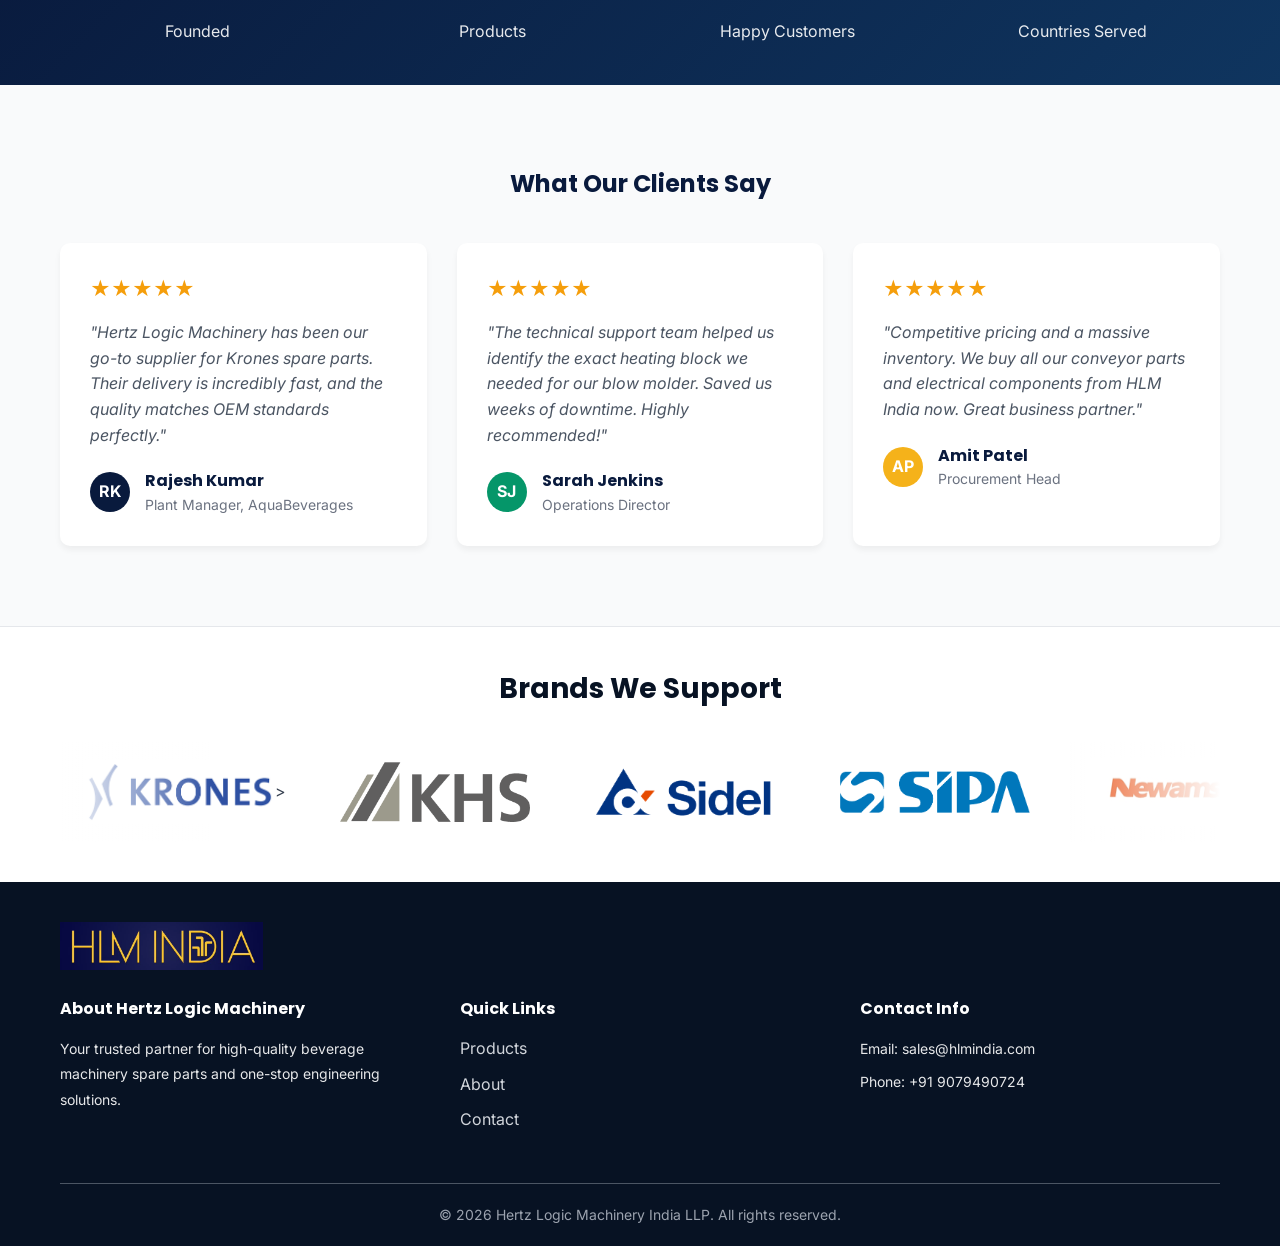
==== commit 5a61f7e9: "Update website content and reorganize brand images" ====
--- a/index.html
+++ b/index.html
@@ -22,7 +22,7 @@
     <meta name="twitter:image" content="https://hlmindia.com/assets/social-preview.jpg">
 
     <link rel="stylesheet" href="assets/styles.css">
-    <link rel="icon" href="assets/images/logo.png" type="image/png">
+    <link rel="icon" href="assets/images/social-preview.jpg" type="image/jpg">
 </head>
 <body>
     <!-- Navigation -->
@@ -147,11 +147,11 @@
                 <p>Products</p>
             </div>
             <div class="stat">
-                <h3>100+</h3>
+                <h3>50+</h3>
                 <p>Happy Customers</p>
             </div>
             <div class="stat">
-                <h3>10</h3>
+                <h3>5+</h3>
                 <p>Countries Served</p>
             </div>
         </div>
@@ -213,34 +213,22 @@
             <h2>Brands We Support</h2>
             <div class="slider">
                 <div class="slide-track">
-                    <!-- 5 Unique Brands (Duplicated for seamless scrolling) -->
+                    <!-- 6 Unique Brands (Duplicated for seamless scrolling) -->
                     <!-- Slide 1 -->
+                    <div class="slide"><img src="assets/images/brands/brand1.png" alt="Krones">></div>
+                    <!-- Slide 2 -->
+                    <div class="slide"><img src="assets/images/brands/brand2.png" alt="KHS"></div>
+                    <!-- Slide 3 -->
+                    <div class="slide"><img src="assets/images/brands/brand3.png" alt="Sidel"></div>
+                    <!-- Slide 4 -->
+                    <div class="slide"><img src="assets/images/brands/brand4.png" alt="Sipa"></div>
+                    <!-- Slide 5 -->
+                    <div class="slide"><img src="assets/images/brands/brand5.png" alt="Newamstar"></div>
+                    <!-- Slide 6 -->
+                    <div class="slide"><img src="assets/images/brands/brand6.png" alt="Techlong"></div>
+
+                    <!-- DUPLICATES (Required for infinite scroll effect) -->
                     <div class="slide"><img src="assets/images/brands/brand1.png" alt="Krones"></div>
-                    <!-- Slide 2 -->
-                    <div class="slide">
-                        <img src="assets/images/brands/brand2.png" alt="KHS">
-                    </div>
-                    <!-- Slide 3 -->
-                    <div class="slide">
-                        <img src="assets/images/brands/brand3.png" alt="Sidel">
-                    </div>
-                    <!-- Slide 4 -->
-                    <div class="slide">
-                        <img src="assets/images/brands/brand4.png" alt="Sipa">
-                    </div>
-                    <!-- Slide 5 -->
-                    <div class="slide">
-                        <img src="assets/images/brands/brand5.png" alt="Newamstar">
-                    </div>
-                    <!-- Slide 6 -->
-                    <div class="slide">
-                        <img src="assets/images/brands/brand6.png" alt="Techlong">
-                    </div>
-
-                    <!-- DUPLICATES (Required for infinite scroll effect) -->
-                    <div class="slide">
-                        <img src="assets/images/brands/brand1.png" alt="Krones">
-                    </div>
                     <div class="slide"><img src="assets/images/brands/brand2.png" alt="KHS"></div>
                     <div class="slide"><img src="assets/images/brands/brand3.png" alt="Sidel"></div>
                     <div class="slide"><img src="assets/images/brands/brand4.png" alt="Sipa"></div>
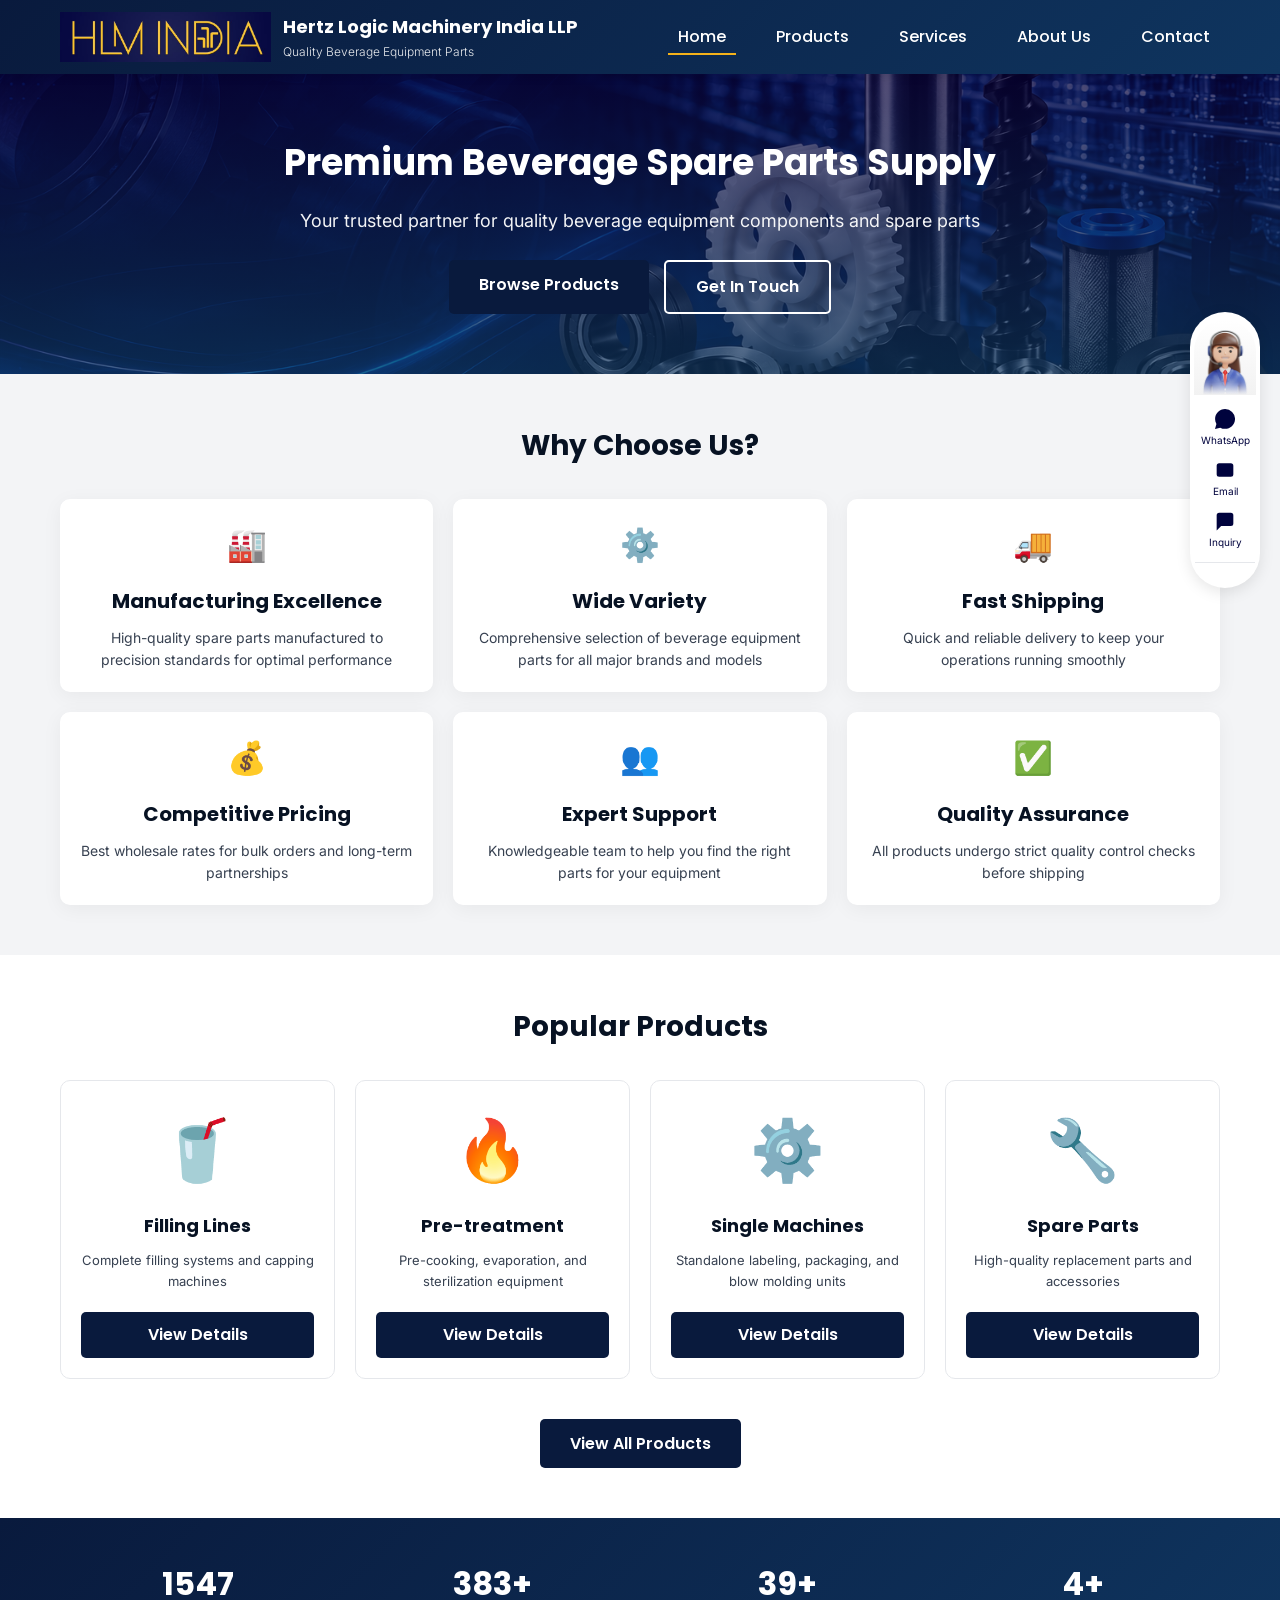
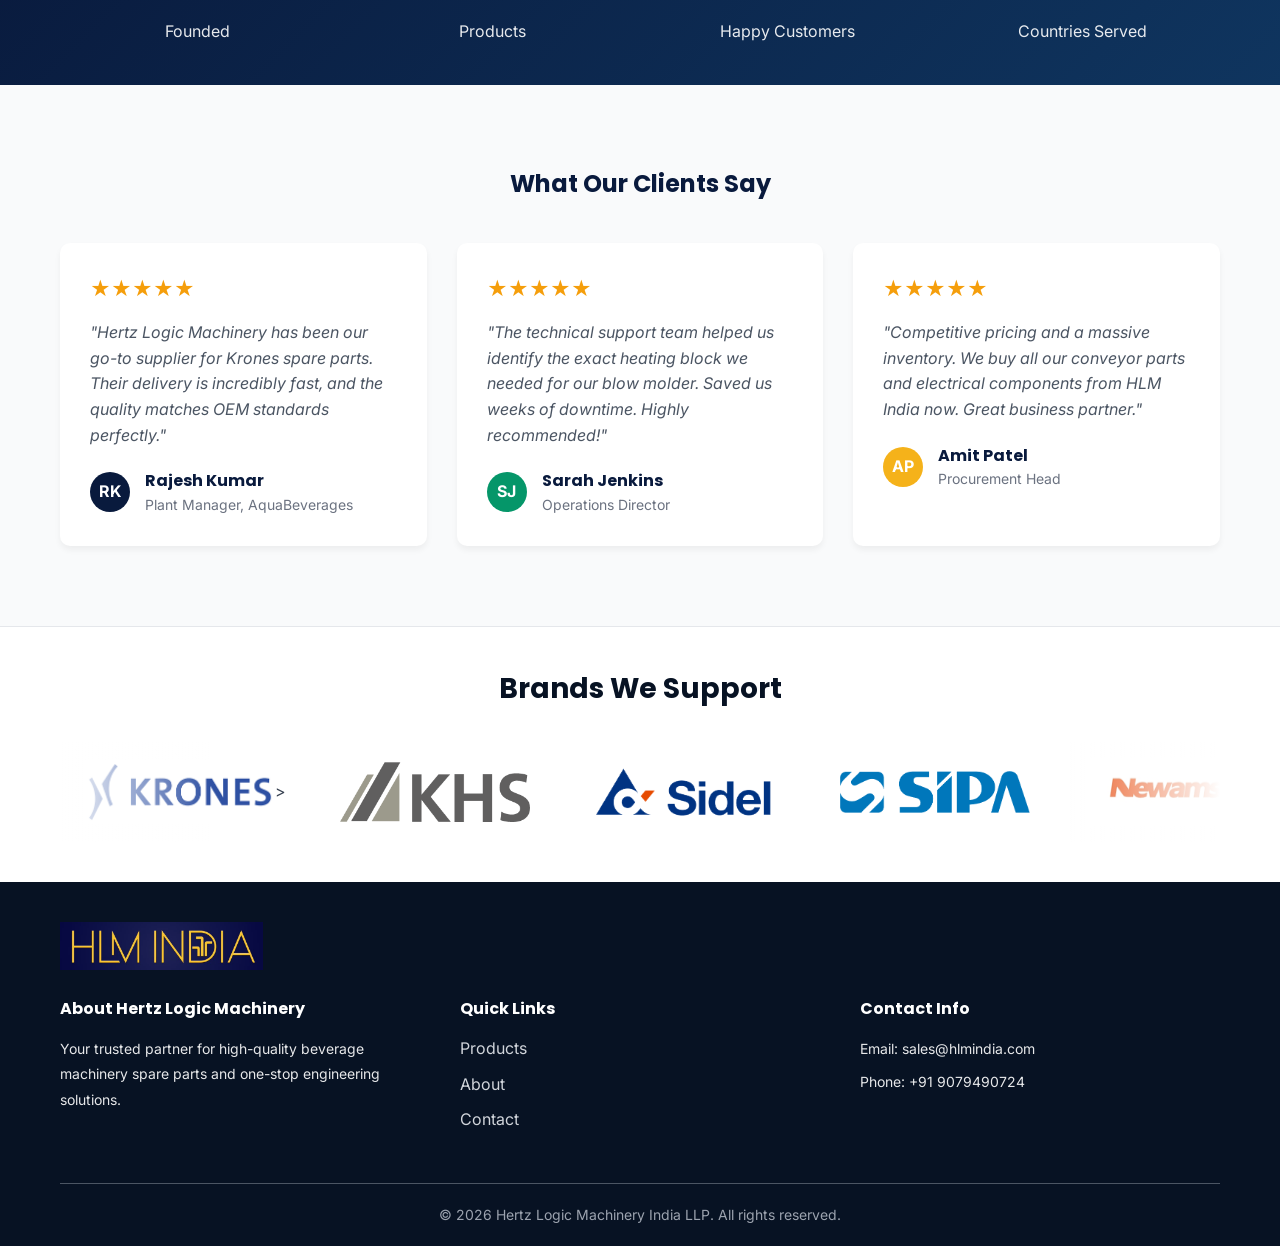
==== commit 3090ec11: "Add files via upload" ====
--- a/index.html
+++ b/index.html
@@ -49,7 +49,7 @@
     </nav>
 
     <!-- Hero Section -->
-    <section class="hero">
+    <section class="hero" style="background: linear-gradient(rgba(9, 2, 61, 0.7), rgba(15, 53, 95, 0.7)), url('assets/images/background_logo_index.png') no-repeat;    background-size: cover;    background-position: center 60%;">
         <div class="container hero-content">
             <h2>Premium Beverage Spare Parts Supply</h2>
             <p>Your trusted partner for quality beverage equipment components and spare parts</p>
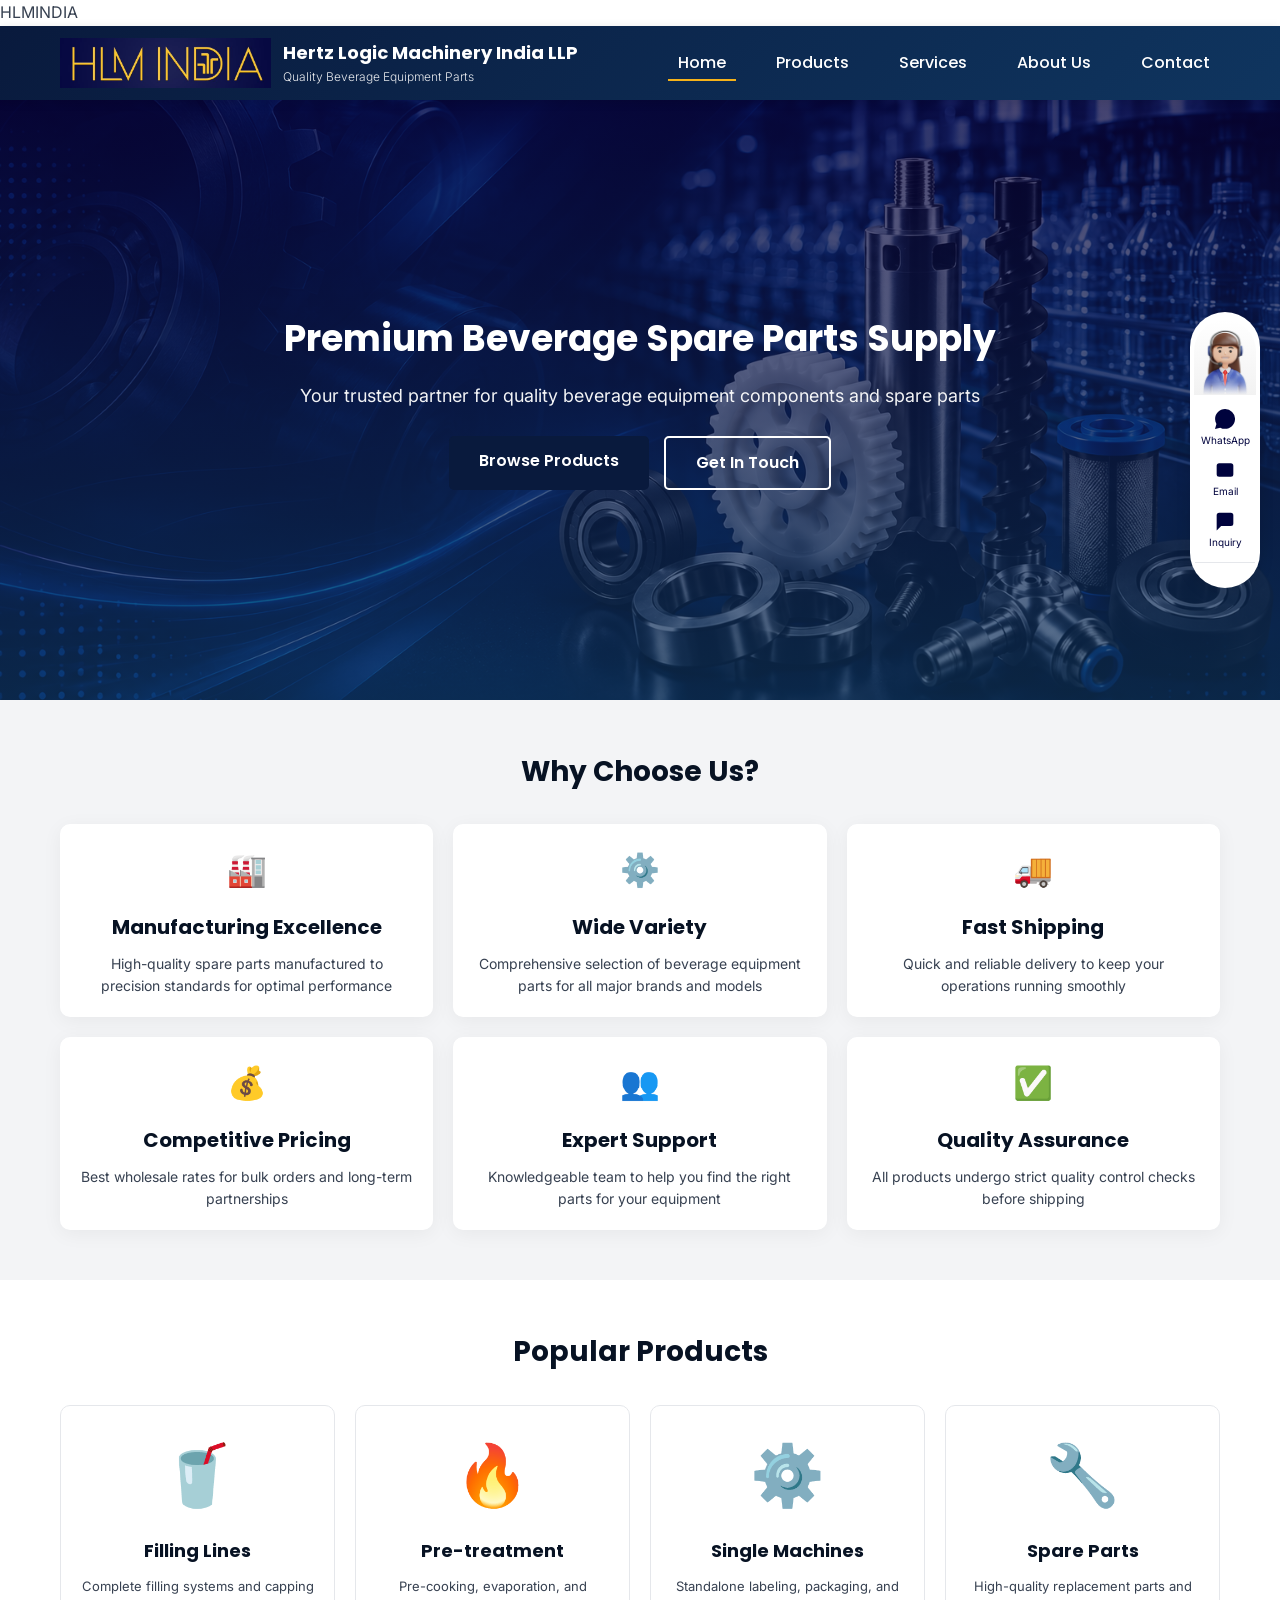
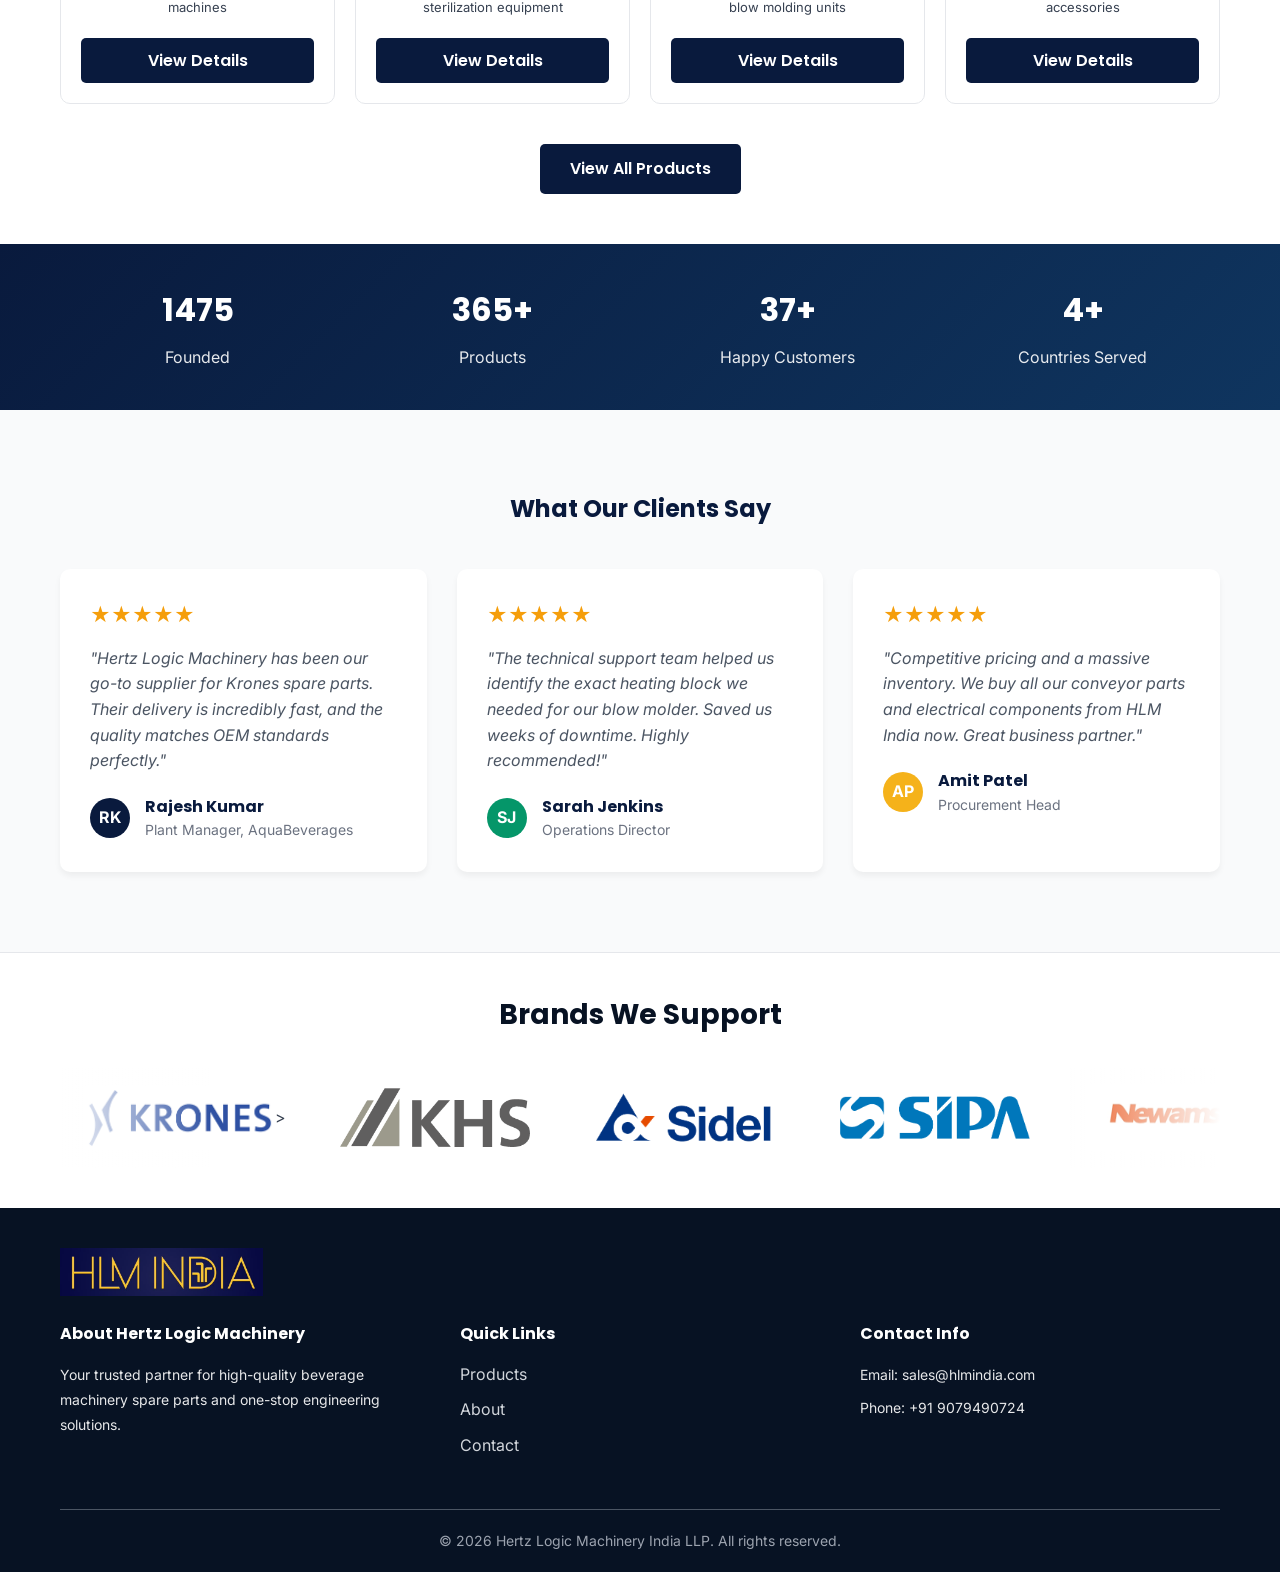
==== commit 39bf1321: "Add files via upload" ====
--- a/index.html
+++ b/index.html
@@ -25,6 +25,12 @@
     <link rel="icon" href="assets/images/social-preview.jpg" type="image/jpg">
 </head>
 <body>
+    <div class="page-loader" id="pageLoader" aria-label="Loading page" role="status">
+        <div class="loader-wordmark" aria-hidden="true">
+            <span>H</span><span>L</span><span>M</span><span>I</span><span>N</span><span>D</span><span>I</span><span>A</span>
+        </div>
+    </div>
+
     <!-- Navigation -->
     <nav class="navbar">
         <div class="container">
--- a/assets/styles.css
+++ b/assets/styles.css
@@ -177,11 +177,11 @@
 
 /* ===== Hero Section ===== */
 .hero {
-    padding: 60px 20px;
+    padding: 210px 20px;
     text-align: center;
     color: white;
-    background-color: var(--primary-color); /* Fallback */
-    /* background-image: url("data:image/svg+xml,%3Csvg width='60' height='60' viewBox='0 0 60 60' xmlns='http://www.w3.org/2000/svg'%3E%3Cg fill='none' fill-rule='evenodd'%3E%3Cg fill='%23ffffff' fill-opacity='0.05'%3E%3Cpath d='M36 34v-4h-2v4h-4v2h4v4h2v-4h4v-2h-4zm0-30V0h-2v4h-4v2h4v4h2V6h4V4h-4zM6 34v-4H4v4H0v2h4v4h2v-4h4v-2H6zM6 4V0H4v4H0v2h4v4h2V6h4V4H6z'/%3E%3C/g%3E%3C/g%3E%3C/svg%3E"), linear-gradient(135deg, var(--primary-color) 0%, var(--secondary-color) 100%); */
+    background-color: var(--primary-color);
+    background: linear-gradient(rgba(9, 26, 61, 0.7), rgba(15, 53, 95, 0.7)), url('../images/background_logo_index.png') center/cover no-repeat;
 }
 
 .hero-content h2 {
